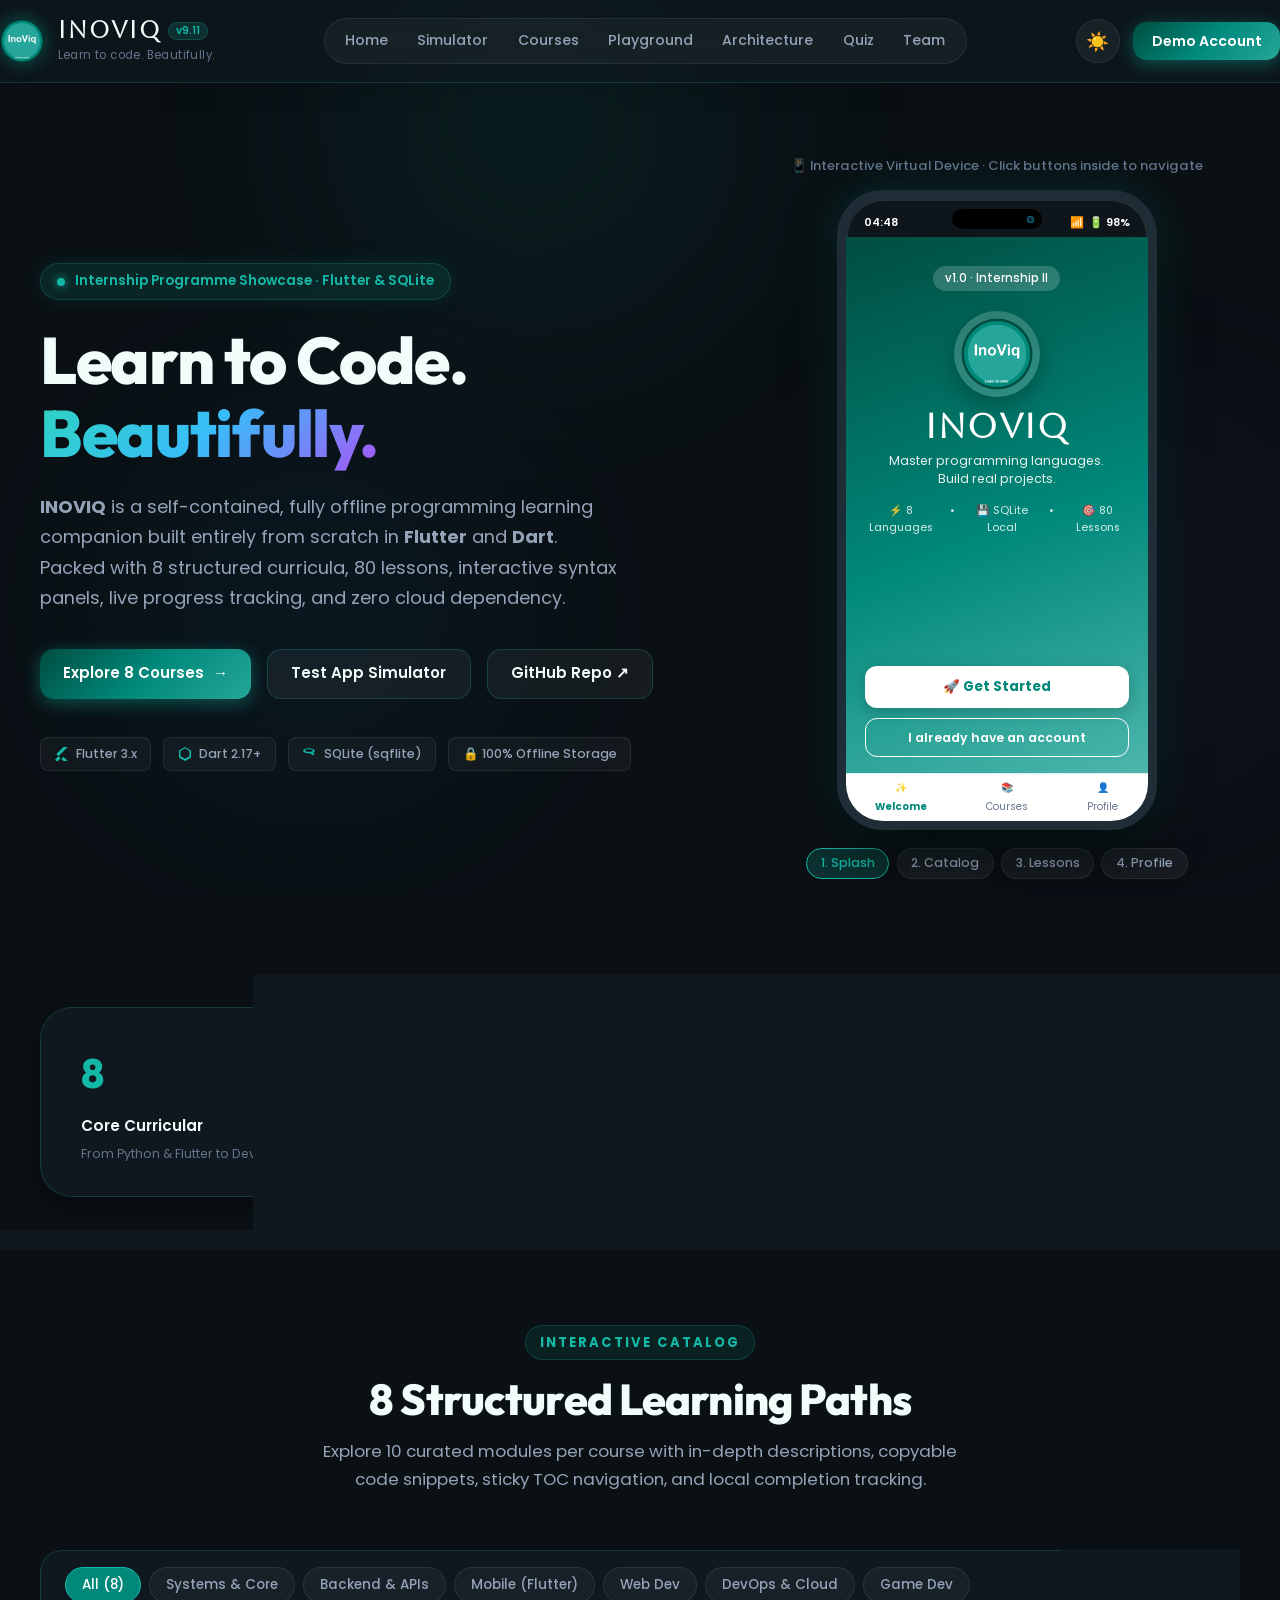
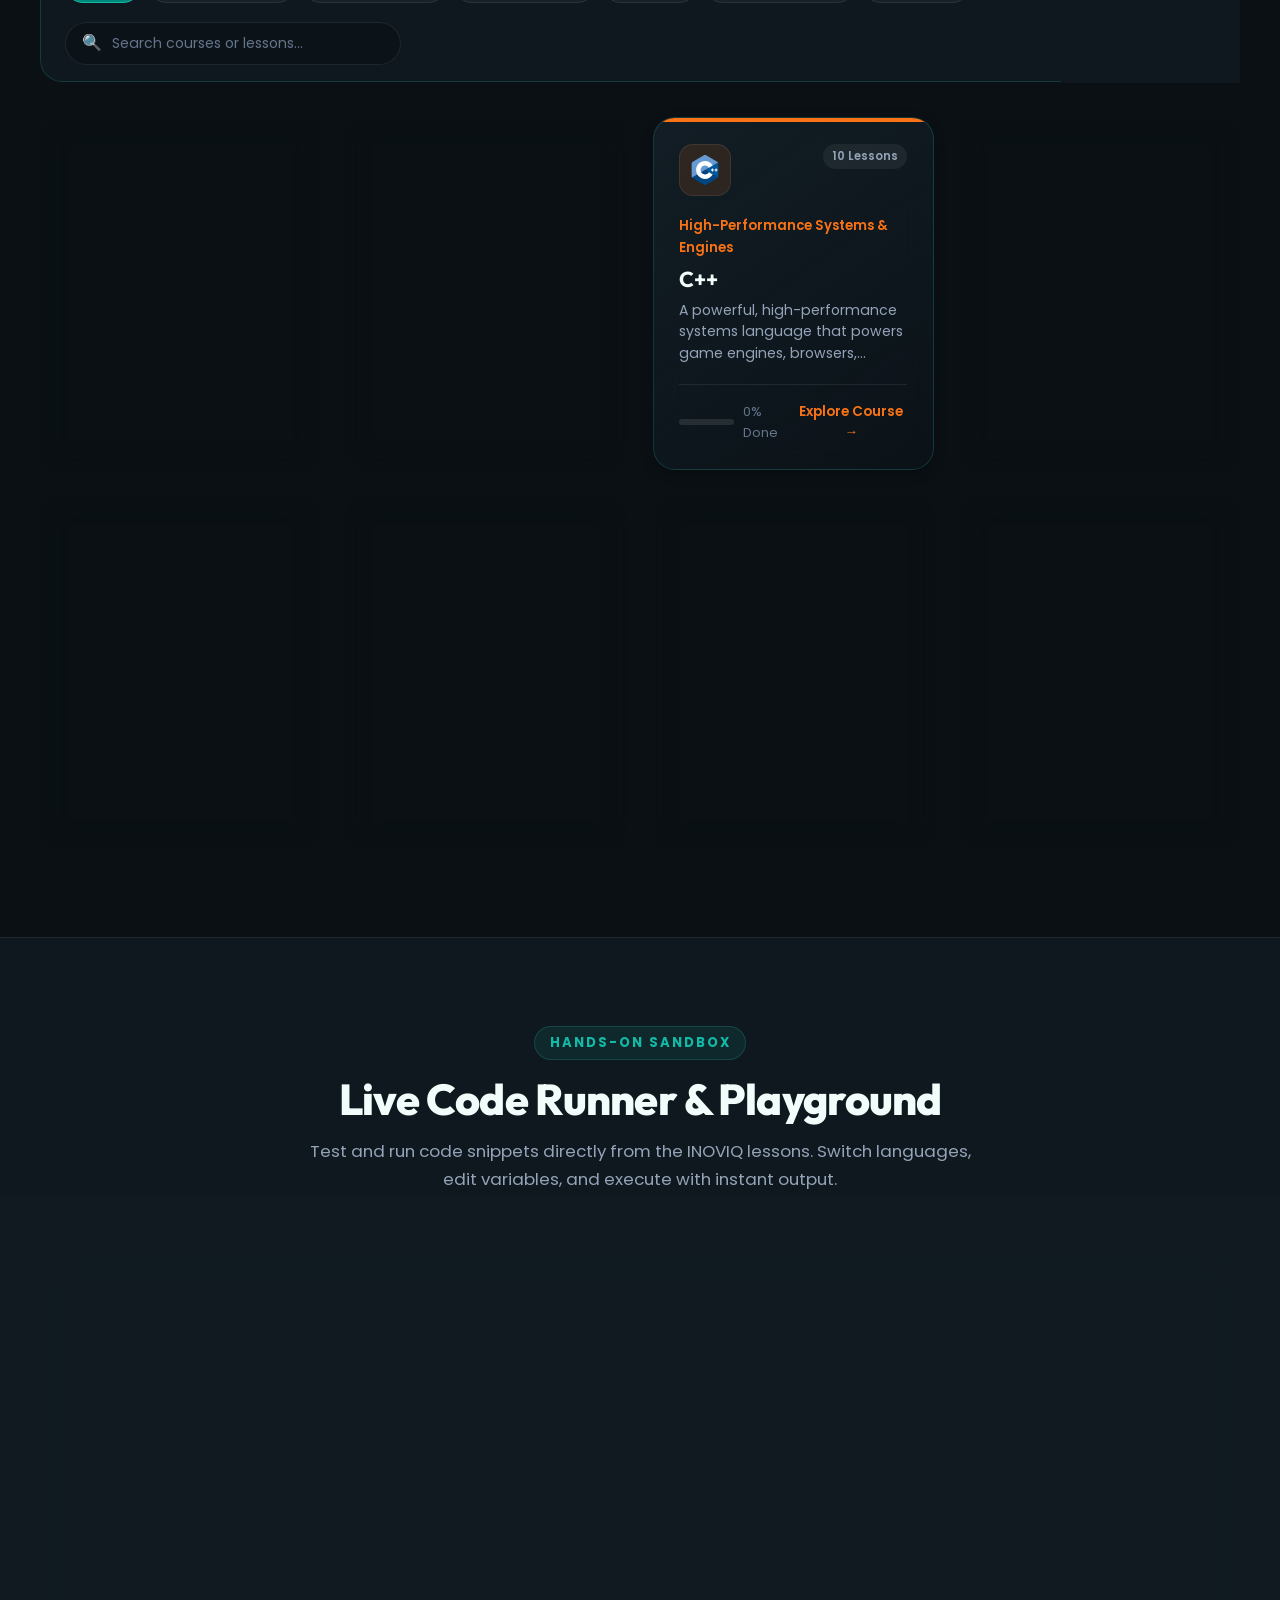
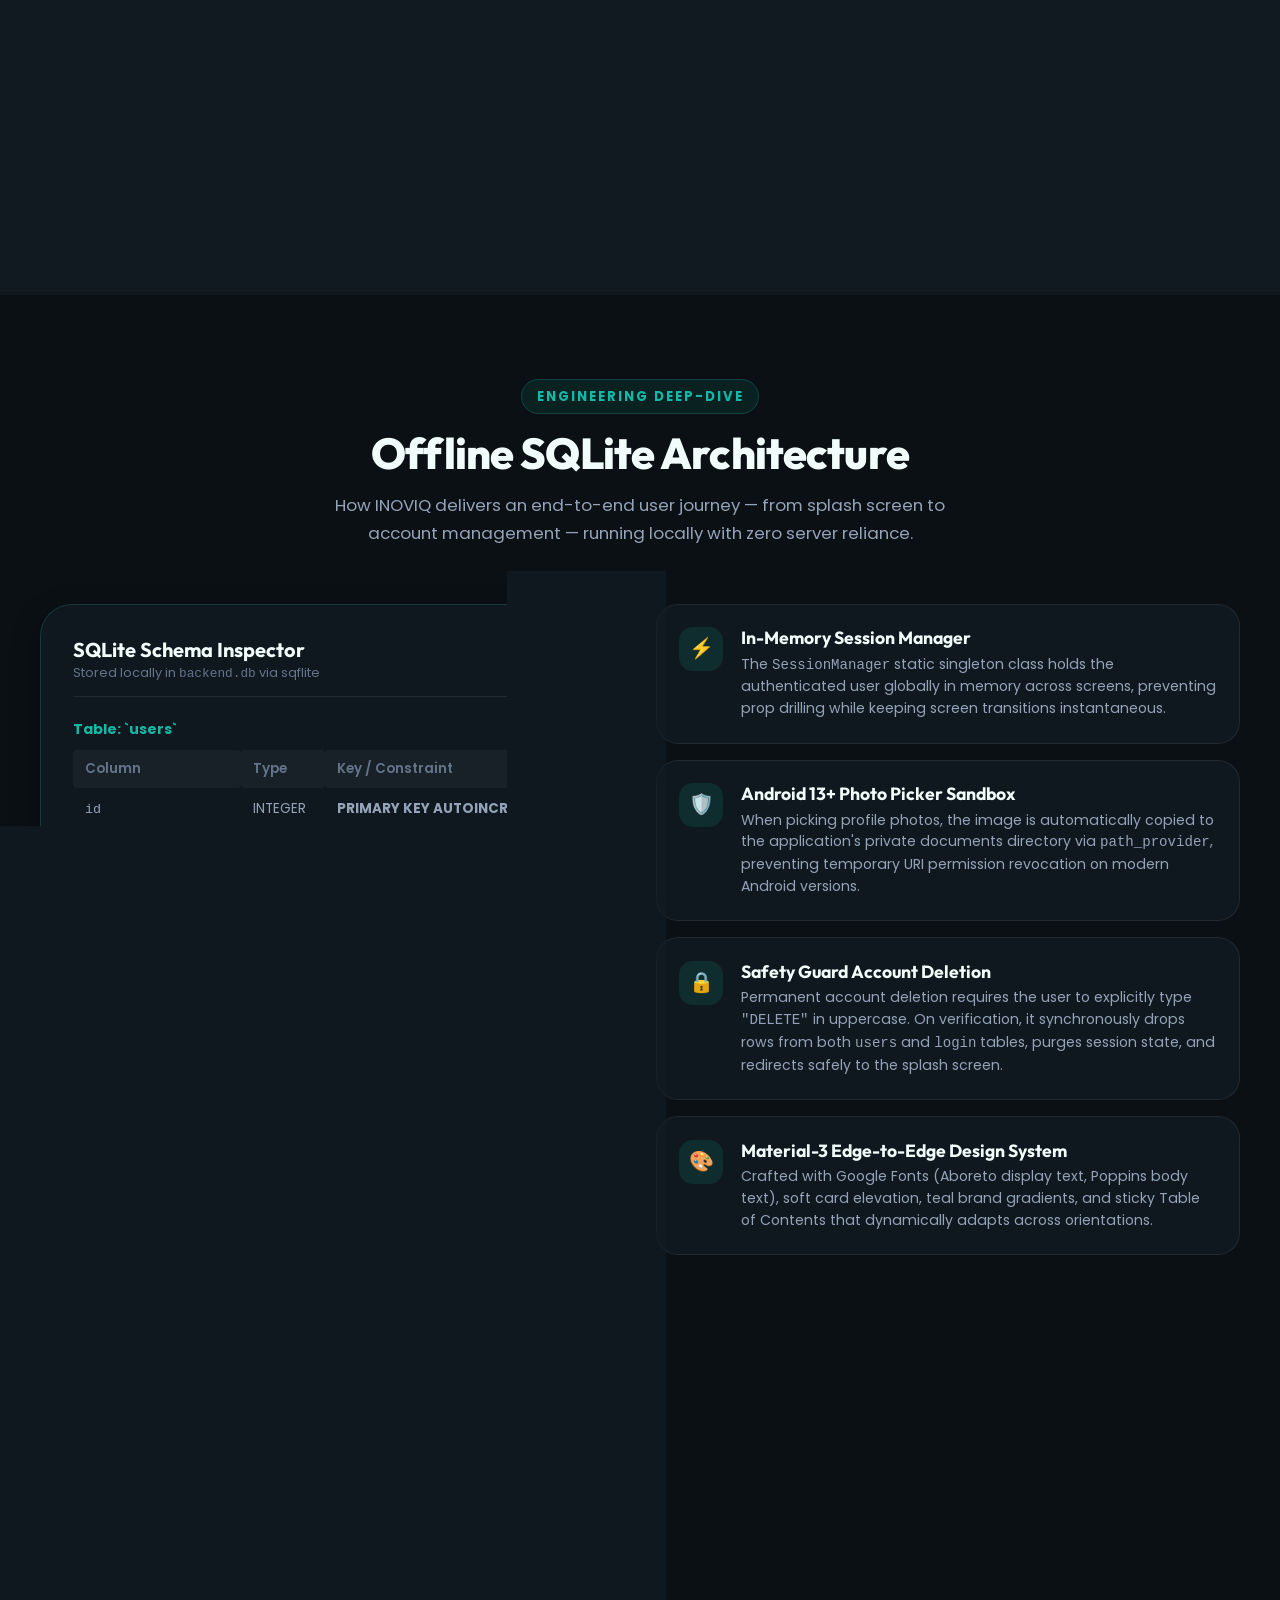
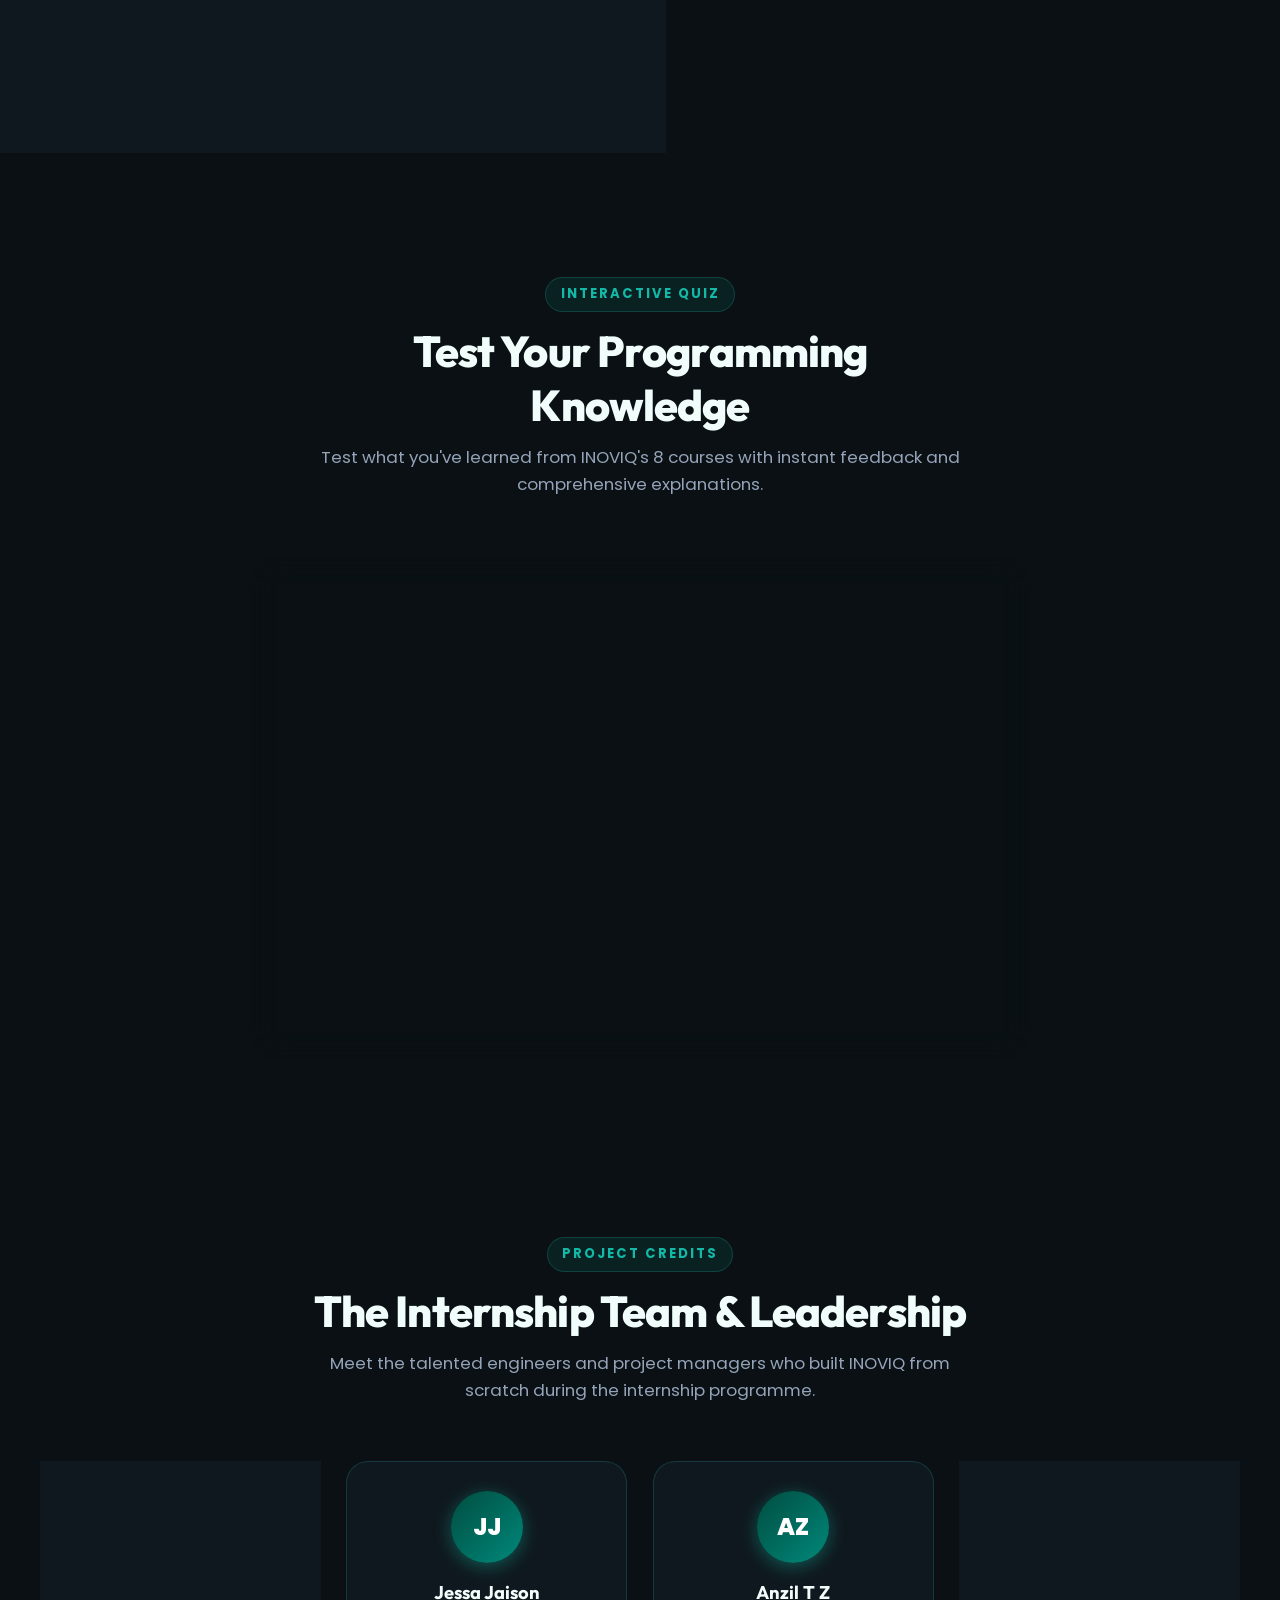
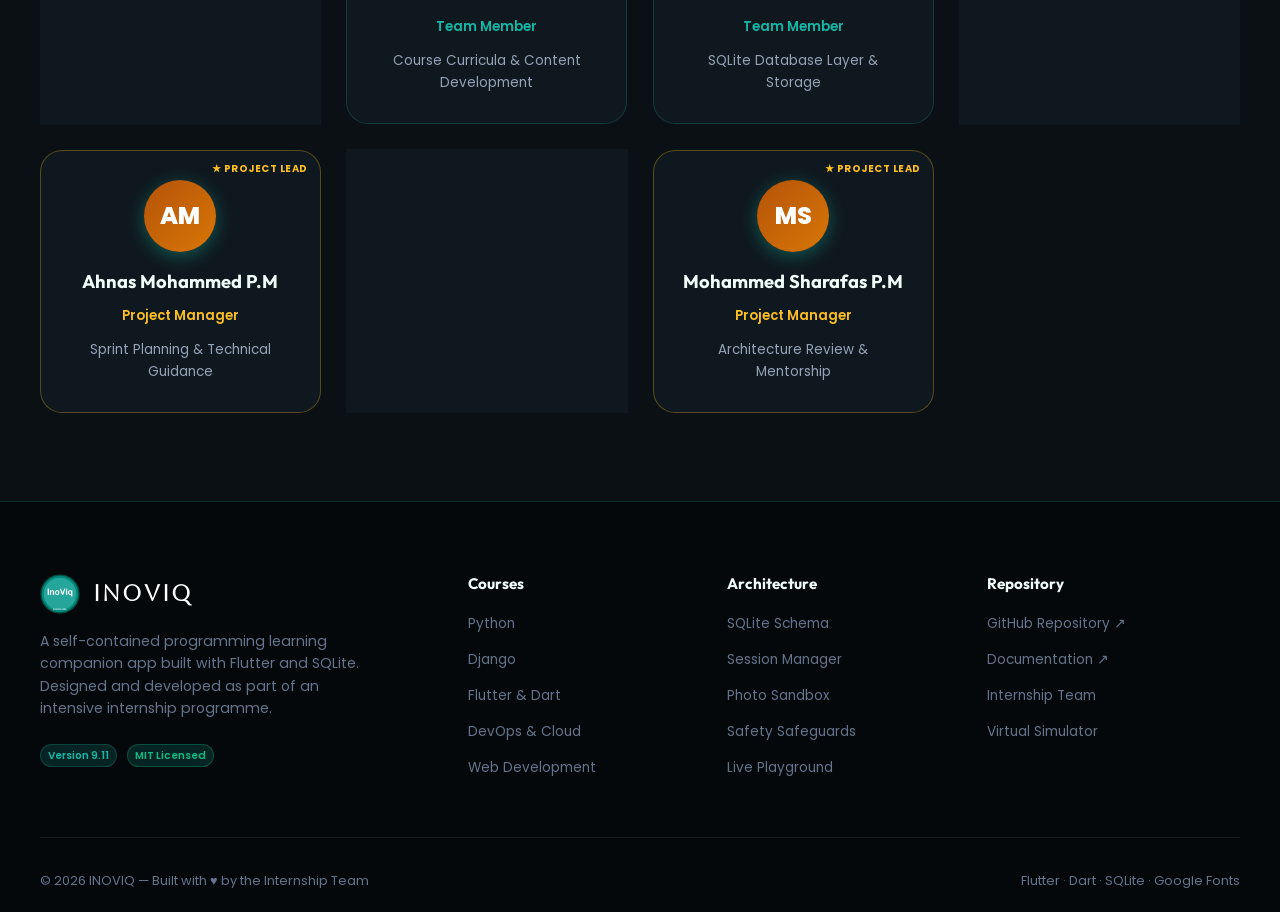
==== website/index.html @ 3737de2f "Add all project files" ====
<!DOCTYPE html>
<html lang="en" data-theme="dark">

<head>
  <meta charset="UTF-8" />
  <meta name="viewport" content="width=device-width, initial-scale=1.0" />
  <title>INOVIQ — Programming Learning App | Official Project Platform</title>
  <meta name="description"
    content="INOVIQ is a fully offline, self-contained Flutter & SQLite programming companion app. Learn Python, Django, C++, Java, Flutter, Web Dev, Game Dev, and DevOps with structured lessons and live simulators." />
  <meta name="keywords"
    content="INOVIQ, Flutter, Dart, SQLite, Programming App, Learn to Code, Python, Django, DevOps, C++, Java, Internship" />

  <!-- OpenGraph / Social Metadata -->
  <meta property="og:title" content="INOVIQ — Learn to Code. Beautifully." />
  <meta property="og:description"
    content="Explore 8 comprehensive programming curricula, test code in live sandboxes, and inspect the SQLite offline architecture." />
  <meta property="og:type" content="website" />
  <meta property="og:image" content="assets/images/company_logo.png" />
  <meta name="theme-color" content="#00897b" />

  <!-- Favicon -->
  <link rel="icon" type="image/png" href="assets/icons/app_icon.png" />

  <!-- Google Fonts: Aboreto, Poppins, Outfit, JetBrains Mono -->
  <link rel="preconnect" href="https://fonts.googleapis.com" />
  <link rel="preconnect" href="https://fonts.gstatic.com" crossorigin />
  <link
    href="https://fonts.googleapis.com/css2?family=Aboreto&family=JetBrains+Mono:wght@400;500;600;700&family=Outfit:wght@500;600;700;800;900&family=Poppins:ital,wght@0,300;0,400;0,500;0,600;0,700;1,400&display=swap"
    rel="stylesheet" />

  <!-- Stylesheet -->
  <link rel="stylesheet" href="styles.css" />
</head>

<body>
  <!-- Ambient Glow Effects -->
  <div class="ambient-bg" aria-hidden="true">
    <div class="ambient-orb ambient-orb-1"></div>
    <div class="ambient-orb ambient-orb-2"></div>
    <div class="ambient-orb ambient-orb-3"></div>
  </div>

  <!-- ==========================================================================
       Header & Navigation
       ========================================================================== -->
  <header class="site-header">
    <div class="container nav-inner">
      <a href="#hero" class="brand-logo-link" id="nav-brand-logo">
        <img src="assets/images/company_logo.png" alt="InoViq Brand Logo" class="brand-logo-img" />
        <div class="brand-titles">
          <div class="brand-name">
            <span class="brand-text">InoViq</span>
            <span class="brand-badge">v9.11</span>
          </div>
          <span class="brand-subtitle">Learn to code. Beautifully.</span>
        </div>
      </a>

      <!-- Desktop Navigation Links -->
      <ul class="nav-links" id="desktop-nav-links">
        <li><a href="#hero" class="nav-link">Home</a></li>
        <li><a href="#simulator" class="nav-link">Simulator</a></li>
        <li><a href="#courses" class="nav-link">Courses</a></li>
        <li><a href="#playground" class="nav-link">Playground</a></li>
        <li><a href="#architecture" class="nav-link">Architecture</a></li>
        <li><a href="#quiz" class="nav-link">Quiz</a></li>
        <li><a href="#team" class="nav-link">Team</a></li>
      </ul>

      <!-- Action Items & Theme Toggle -->
      <div class="nav-actions">
        <button id="theme-toggle-btn" class="theme-toggle-btn" title="Toggle Obsidian Dark / Crisp Teal Light"
          aria-label="Toggle Theme">
          <span id="theme-icon">☀️</span>
        </button>
        <button class="btn-primary open-auth-modal-btn" id="nav-cta-btn" title="Create or test a demo user account">
          <span class="btn-text-full">Demo Account</span>
          <span class="btn-text-short">Demo</span>
        </button>
        <button id="mobile-menu-toggle" class="mobile-menu-btn" aria-label="Toggle mobile menu">
          ☰
        </button>
      </div>
    </div>
  </header>

  <!-- ==========================================================================
       Hero Section
       ========================================================================== -->
  <main>
    <section class="hero-section" id="hero">
      <div class="container hero-grid">
        <!-- Hero Text & CTA -->
        <div class="hero-content">
          <div class="hero-pill">
            <span class="hero-pill-pulse"></span>
            <span>Internship Programme Showcase · Flutter & SQLite</span>
          </div>

          <h1 class="hero-title">
            Learn to Code.<br />
            <span class="gradient-text">Beautifully.</span>
          </h1>

          <p class="hero-desc">
            <strong>INOVIQ</strong> is a self-contained, fully offline programming learning companion built entirely
            from scratch in <strong>Flutter</strong> and <strong>Dart</strong>. Packed with 8 structured curricula, 80
            lessons, interactive syntax panels, live progress tracking, and zero cloud dependency.
          </p>

          <div class="hero-cta-group">
            <a href="#courses" class="btn-primary" id="hero-explore-btn">
              <span>Explore 8 Courses</span>
              <span>→</span>
            </a>
            <a href="#simulator" class="btn-secondary" id="hero-simulator-btn">
              <span>Test App Simulator</span>
            </a>
            <a href="https://github.com/kashiashwin/flutter_internship_programming_learning_app" target="_blank"
              rel="noopener noreferrer" class="btn-secondary" id="hero-github-btn">
              <span>GitHub Repo ↗</span>
            </a>
          </div>

          <div class="hero-badges-row">
            <span class="tech-badge">
              <svg width="14" height="14" viewBox="0 0 24 24" fill="currentColor">
                <path
                  d="M14.314 0L2.3 12 6 15.7 21.684 0h-7.37zM6.028 15.686L0 21.714 3.686 25.4l6.028-6.028-3.686-3.686zm4.886 4.886L14.6 24.257h7.4l-7.371-7.371-3.715 3.686z" />
              </svg>
              Flutter 3.x
            </span>
            <span class="tech-badge">
              <svg width="14" height="14" viewBox="0 0 24 24" fill="currentColor">
                <path
                  d="M12 0L1.605 6.002v11.996L12 24l10.395-6.002V6.002L12 0zm0 2.308l7.732 4.464v8.928L12 20.164l-7.732-4.464V6.772L12 2.308z" />
              </svg>
              Dart 2.17+
            </span>
            <span class="tech-badge">
              <svg width="14" height="14" viewBox="0 0 24 24" fill="currentColor">
                <path
                  d="M12 2C6.48 2 2 4.02 2 6.5s4.48 4.5 10 4.5 10-2.02 10-4.5S17.52 2 12 2zm0 6.5c-3.87 0-7-1.34-7-2.5s3.13-2.5 7-2.5 7 1.34 7 2.5-3.13 2.5-7 2.5zm10 2.5c0 1.25-1.57 2.37-4.06 3.06-.82-1.39-2.31-2.43-4.08-2.82 2.87-.25 5.14-.99 5.14-1.74v1.5z" />
              </svg>
              SQLite (sqflite)
            </span>
            <span class="tech-badge">
              <span>🔒 100% Offline Storage</span>
            </span>
          </div>
        </div>

        <!-- Phone Mockup App Simulator -->
        <div class="hero-mockup-wrapper" id="simulator">
          <div class="mockup-controls-hint">
            <span>📱 Interactive Virtual Device · Click buttons inside to navigate</span>
          </div>

          <!-- Realistic Titanium Smartphone Frame -->
          <div class="phone-mockup-frame" id="phone-frame">
            <!-- Dynamic Island / Speaker Pill -->
            <div class="phone-island">
              <div class="island-camera"></div>
            </div>

            <!-- Virtual Status Bar -->
            <div class="phone-status-bar">
              <span id="phone-clock">09:41</span>
              <div class="phone-status-icons">
                <span>📶</span>
                <span>🔋 98%</span>
              </div>
            </div>

            <!-- Virtual Screen Viewport -->
            <div class="phone-screen-container">
              <!-- Virtual Screen 1: Welcome -->
              <div class="virtual-screen vscreen-welcome active" id="vscreen-welcome">
                <div>
                  <div class="v-welcome-pill">v1.0 · Internship II</div>
                  <div class="v-welcome-logo-circle">
                    <img src="assets/images/company_logo.png" alt="InoViq logo in simulator" />
                  </div>
                  <h2 class="v-welcome-title">InoViq</h2>
                  <p class="v-welcome-subtitle">Master programming languages.<br />Build real projects.</p>
                  <div class="v-welcome-features">
                    <span>⚡ 8 Languages</span>
                    <span>•</span>
                    <span>💾 SQLite Local</span>
                    <span>•</span>
                    <span>🎯 80 Lessons</span>
                  </div>
                </div>

                <div class="v-welcome-btn-group">
                  <button class="v-btn-start" id="phone-btn-get-started">
                    🚀 Get Started
                  </button>
                  <button class="v-btn-outline" id="phone-btn-have-account">
                    I already have an account
                  </button>
                </div>
              </div>

              <!-- Virtual Screen 2: Home Catalog -->
              <div class="virtual-screen vscreen-home" id="vscreen-home">
                <div class="v-home-header">
                  <div class="v-home-topbar">
                    <span class="v-home-title">InoViq</span>
                    <span style="font-size: 1.1rem; cursor: pointer;" onclick="switchPhoneScreen('profile')">👤</span>
                  </div>
                  <div class="v-home-search-bar">
                    <span>🔍</span>
                    <span>Search courses...</span>
                  </div>
                </div>
                <div class="v-home-greeting">Good evening, Learner! 👋</div>
                <div class="v-home-section-title">Programming Courses</div>
                <div class="v-home-grid" id="phone-courses-container">
                  <!-- Injected via app.js -->
                </div>
              </div>

              <!-- Virtual Screen 3: Course Detail -->
              <div class="virtual-screen vscreen-detail" id="vscreen-detail">
                <div class="v-detail-hero" id="phone-detail-hero">
                  <div class="v-detail-back" id="phone-detail-back">← Back to Courses</div>
                  <div class="v-detail-title" id="phone-detail-title">Python</div>
                  <div class="v-detail-progress-box">
                    <span id="phone-detail-progress-val">10% Complete</span>
                    <div
                      style="width: 70px; height: 5px; background: rgba(255,255,255,0.3); border-radius: 3px; overflow:hidden;">
                      <div id="phone-detail-progress-fill" style="width: 10%; height: 100%; background: #ffffff;"></div>
                    </div>
                  </div>
                </div>
                <div class="v-detail-content" id="phone-detail-content">
                  <!-- Injected via app.js -->
                </div>
              </div>

              <!-- Virtual Screen 4: Profile & Settings -->
              <div class="virtual-screen vscreen-profile" id="vscreen-profile">
                <div class="v-profile-avatar-box">
                  <div class="v-avatar-img">AT</div>
                  <h3 id="v-phone-username" style="font-size: 1.05rem; font-weight: 700;">Ashwin T S</h3>
                  <p id="v-phone-email" style="font-size: 0.72rem; color: #64748b;">ashwin@inoviq.com</p>
                </div>
                <div class="v-profile-info-card">
                  <div class="v-info-row">
                    <span style="color:#64748b;">User ID:</span>
                    <strong>#10492</strong>
                  </div>
                  <div class="v-info-row">
                    <span style="color:#64748b;">Gender:</span>
                    <strong id="v-phone-gender">Male</strong>
                  </div>
                  <div class="v-info-row">
                    <span style="color:#64748b;">Storage:</span>
                    <strong>SQLite (sqflite)</strong>
                  </div>
                  <div class="v-info-row">
                    <span style="color:#64748b;">Role:</span>
                    <strong style="color:#00897b;">Intern Team Member</strong>
                  </div>
                </div>
                <div style="margin-top: 1rem; text-align: center;">
                  <button class="v-btn-start" style="width: 100%;" onclick="switchPhoneScreen('home')">
                    ← Return to Courses
                  </button>
                </div>
              </div>
            </div>

            <!-- Virtual Phone Bottom Navigation Bar -->
            <div class="phone-bottom-nav">
              <div class="phone-nav-tab active" data-screen="welcome">
                <span>✨</span>
                <span>Welcome</span>
              </div>
              <div class="phone-nav-tab" data-screen="home">
                <span>📚</span>
                <span>Courses</span>
              </div>
              <div class="phone-nav-tab" data-screen="profile">
                <span>👤</span>
                <span>Profile</span>
              </div>
            </div>
          </div>

          <!-- Screen Selector Pills under Phone -->
          <div class="mockup-screen-selector">
            <button class="screen-pill-btn active" data-screen="welcome">1. Splash</button>
            <button class="screen-pill-btn" data-screen="home">2. Catalog</button>
            <button class="screen-pill-btn" data-screen="detail">3. Lessons</button>
            <button class="screen-pill-btn" data-screen="profile">4. Profile</button>
          </div>
        </div>
      </div>
    </section>

    <!-- ==========================================================================
         Key Metrics & Highlights
         ========================================================================== -->
    <section class="stats-section">
      <div class="container">
        <div class="stats-card-wrap">
          <div class="stat-item">
            <span class="stat-number">8</span>
            <span class="stat-label">Core Curricular</span>
            <span class="stat-sub">From Python & Flutter to DevOps</span>
          </div>
          <div class="stat-item">
            <span class="stat-number">80</span>
            <span class="stat-label">Structured Lessons</span>
            <span class="stat-sub">Code blocks, tips & progress checks</span>
          </div>
          <div class="stat-item">
            <span class="stat-number">100%</span>
            <span class="stat-label">Offline First</span>
            <span class="stat-sub">SQLite backend.db on single device</span>
          </div>
          <div class="stat-item">
            <span class="stat-number">0</span>
            <span class="stat-label">Server Dependencies</span>
            <span class="stat-sub">Privacy guaranteed, zero latency</span>
          </div>
        </div>
      </div>
    </section>

    <!-- ==========================================================================
         Course Catalogue Section
         ========================================================================== -->
    <section class="section-wrapper" id="courses">
      <div class="container">
        <div class="section-head">
          <span class="section-tag">Interactive Catalog</span>
          <h2 class="section-title">8 Structured Learning Paths</h2>
          <p class="section-desc">
            Explore 10 curated modules per course with in-depth descriptions, copyable code snippets, sticky TOC
            navigation, and local completion tracking.
          </p>
        </div>

        <!-- Filter & Search Toolbar -->
        <div class="catalog-toolbar">
          <div class="filter-chips">
            <button class="filter-chip active" data-category="all">All (8)</button>
            <button class="filter-chip" data-category="systems">Systems & Core</button>
            <button class="filter-chip" data-category="backend">Backend & APIs</button>
            <button class="filter-chip" data-category="mobile">Mobile (Flutter)</button>
            <button class="filter-chip" data-category="web">Web Dev</button>
            <button class="filter-chip" data-category="cloud">DevOps & Cloud</button>
            <button class="filter-chip" data-category="game">Game Dev</button>
          </div>

          <div class="search-box-wrap">
            <span>🔍</span>
            <input type="text" id="course-search-input" placeholder="Search courses or lessons..."
              aria-label="Search courses" />
          </div>
        </div>

        <!-- Courses Dynamic Grid -->
        <div class="courses-grid" id="courses-grid">
          <!-- Injected via app.js -->
        </div>
      </div>
    </section>

    <!-- ==========================================================================
         Interactive Live Code Playground
         ========================================================================== -->
    <section class="section-wrapper playground-section" id="playground">
      <div class="container">
        <div class="section-head">
          <span class="section-tag">Hands-on Sandbox</span>
          <h2 class="section-title">Live Code Runner & Playground</h2>
          <p class="section-desc">
            Test and run code snippets directly from the INOVIQ lessons. Switch languages, edit variables, and execute
            with instant output.
          </p>
        </div>

        <div class="playground-container">
          <!-- Left: Code Editor Pane -->
          <div class="playground-editor-pane">
            <div class="playground-lang-tabs">
              <button class="lang-tab-btn active" data-lang="python">Python</button>
              <button class="lang-tab-btn" data-lang="javascript">JavaScript</button>
              <button class="lang-tab-btn" data-lang="dart">Dart / Flutter</button>
              <button class="lang-tab-btn" data-lang="cpp">C++</button>
              <button class="lang-tab-btn" data-lang="java">Java</button>
            </div>

            <div class="code-editor-wrapper">
              <div class="editor-toolbar">
                <span id="playground-editor-lang">PYTHON 3.x</span>
                <div class="code-actions-group">
                  <button class="btn-code-action" id="playground-copy-btn">Copy</button>
                  <button class="btn-code-action" id="playground-reset-btn">Reset</button>
                </div>
              </div>
              <textarea class="code-textarea" id="playground-code-editor" spellcheck="false"
                aria-label="Code editor"></textarea>
            </div>

            <div class="playground-actions-bar">
              <span style="font-size: 0.8rem; color: var(--text-muted);">
                ⚡ Client-side sandboxed execution
              </span>
              <button class="btn-primary" id="playground-run-btn">
                <span>▶ Run Code</span>
              </button>
            </div>
          </div>

          <!-- Right: Terminal Output Console -->
          <div class="playground-terminal-pane">
            <div class="terminal-box">
              <div class="terminal-header">
                <span>OUTPUT TERMINAL / STDOUT</span>
                <span>Exec Time: <strong id="terminal-exec-time" style="color:var(--teal-accent)">0 ms</strong></span>
              </div>
              <div class="terminal-stdout" id="terminal-stdout">
                <span class="system-msg">Press "Run Code" to execute the snippet in the sandbox...</span>
              </div>
            </div>

            <div style="font-size: 0.82rem; color: var(--text-muted); display:flex; justify-content:space-between;">
              <span>Tip: You can edit the text area on the left directly.</span>
              <span style="color: var(--teal-accent);">Status: Sandbox Ready</span>
            </div>
          </div>
        </div>
      </div>
    </section>

    <!-- ==========================================================================
         App Architecture & SQLite Database Inspector
         ========================================================================== -->
    <section class="section-wrapper" id="architecture">
      <div class="container">
        <div class="section-head">
          <span class="section-tag">Engineering Deep-Dive</span>
          <h2 class="section-title">Offline SQLite Architecture</h2>
          <p class="section-desc">
            How INOVIQ delivers an end-to-end user journey — from splash screen to account management — running locally
            with zero server reliance.
          </p>
        </div>

        <div class="arch-grid">
          <!-- SQLite Schema & Live Query Simulator -->
          <div class="db-schema-card">
            <div class="table-schema-header">
              <div>
                <h3 style="font-size: 1.25rem;">SQLite Schema Inspector</h3>
                <p style="font-size: 0.8rem; color: var(--text-muted);">Stored locally in <code>backend.db</code> via
                  sqflite</p>
              </div>
              <span class="brand-badge">2 Tables</span>
            </div>

            <!-- Users Table Schema -->
            <div>
              <strong style="font-size: 0.88rem; color: var(--teal-accent);">Table: `users`</strong>
              <table class="schema-table-view">
                <thead>
                  <tr>
                    <th>Column</th>
                    <th>Type</th>
                    <th>Key / Constraint</th>
                  </tr>
                </thead>
                <tbody>
                  <tr>
                    <td><code>id</code></td>
                    <td>INTEGER</td>
                    <td class="col-pk">PRIMARY KEY AUTOINCREMENT</td>
                  </tr>
                  <tr>
                    <td><code>username</code></td>
                    <td>TEXT</td>
                    <td>NOT NULL</td>
                  </tr>
                  <tr>
                    <td><code>email</code></td>
                    <td>TEXT</td>
                    <td>UNIQUE, VALIDATED</td>
                  </tr>
                  <tr>
                    <td><code>gender</code></td>
                    <td>TEXT</td>
                    <td>'Male' | 'Female' | 'Other'</td>
                  </tr>
                  <tr>
                    <td><code>password</code></td>
                    <td>TEXT</td>
                    <td>MIN 6 CHARS</td>
                  </tr>
                  <tr>
                    <td><code>confirm_password</code></td>
                    <td>TEXT</td>
                    <td>VALIDATED MATCH</td>
                  </tr>
                  <tr>
                    <td><code>profile_photo</code></td>
                    <td>TEXT</td>
                    <td>LOCAL DOCS PATH</td>
                  </tr>
                </tbody>
              </table>
            </div>

            <!-- Login Table Schema -->
            <div style="margin-top: 0.5rem;">
              <strong style="font-size: 0.88rem; color: var(--teal-accent);">Table: `login`</strong>
              <table class="schema-table-view">
                <thead>
                  <tr>
                    <th>Column</th>
                    <th>Type</th>
                    <th>Key / Constraint</th>
                  </tr>
                </thead>
                <tbody>
                  <tr>
                    <td><code>id</code></td>
                    <td>INTEGER</td>
                    <td class="col-pk">PRIMARY KEY AUTOINCREMENT</td>
                  </tr>
                  <tr>
                    <td><code>email</code></td>
                    <td>TEXT</td>
                    <td>FOREIGN KEY REF</td>
                  </tr>
                  <tr>
                    <td><code>password</code></td>
                    <td>TEXT</td>
                    <td>MATCHED AUTH HASH</td>
                  </tr>
                </tbody>
              </table>
            </div>

            <!-- Interactive SQL Simulator -->
            <div class="sql-query-console">
              <div style="display:flex; justify-content:space-between; align-items:center;">
                <span style="font-size:0.75rem; color:var(--text-muted);">QUERY SIMULATOR:</span>
                <code id="current-sql-display"
                  style="font-size:0.75rem; color:var(--teal-accent);">SELECT * FROM users;</code>
              </div>
              <div class="query-preset-chips">
                <button class="query-chip" data-sql="SELECT * FROM users;">SELECT * FROM users;</button>
                <button class="query-chip" data-sql="SELECT email FROM login;">SELECT email FROM login;</button>
                <button class="query-chip"
                  data-sql="INSERT INTO users (username, email, gender) VALUES ('test_learner', 'learner@inoviq.com', 'Other');">INSERT
                  new learner</button>
                <button class="query-chip" data-sql="DELETE FROM users WHERE email='guest@inoviq.com';">DELETE
                  (Safeguard)</button>
              </div>
              <div class="query-result-box" id="sql-query-result">
                <!-- Injected via app.js -->
              </div>
            </div>
          </div>

          <!-- Architectural Pillars List -->
          <div class="arch-features-list">
            <div class="arch-feat-item">
              <div class="arch-feat-icon">⚡</div>
              <div class="arch-feat-content">
                <h4>In-Memory Session Manager</h4>
                <p>The <code>SessionManager</code> static singleton class holds the authenticated user globally in
                  memory across screens, preventing prop drilling while keeping screen transitions instantaneous.</p>
              </div>
            </div>

            <div class="arch-feat-item">
              <div class="arch-feat-icon">🛡️</div>
              <div class="arch-feat-content">
                <h4>Android 13+ Photo Picker Sandbox</h4>
                <p>When picking profile photos, the image is automatically copied to the application's private documents
                  directory via <code>path_provider</code>, preventing temporary URI permission revocation on modern
                  Android versions.</p>
              </div>
            </div>

            <div class="arch-feat-item">
              <div class="arch-feat-icon">🔒</div>
              <div class="arch-feat-content">
                <h4>Safety Guard Account Deletion</h4>
                <p>Permanent account deletion requires the user to explicitly type <code>"DELETE"</code> in uppercase.
                  On verification, it synchronously drops rows from both <code>users</code> and <code>login</code>
                  tables, purges session state, and redirects safely to the splash screen.</p>
              </div>
            </div>

            <div class="arch-feat-item">
              <div class="arch-feat-icon">🎨</div>
              <div class="arch-feat-content">
                <h4>Material-3 Edge-to-Edge Design System</h4>
                <p>Crafted with Google Fonts (Aboreto display text, Poppins body text), soft card elevation, teal brand
                  gradients, and sticky Table of Contents that dynamically adapts across orientations.</p>
              </div>
            </div>
          </div>
        </div>
      </div>
    </section>

    <!-- ==========================================================================
         Knowledge Check / Quiz Section
         ========================================================================== -->
    <section class="section-wrapper" id="quiz">
      <div class="container">
        <div class="section-head">
          <span class="section-tag">Interactive Quiz</span>
          <h2 class="section-title">Test Your Programming Knowledge</h2>
          <p class="section-desc">
            Test what you've learned from INOVIQ's 8 courses with instant feedback and comprehensive explanations.
          </p>
        </div>

        <div class="quiz-widget-card">
          <div class="quiz-top-bar">
            <span class="quiz-topic-tag" id="quiz-topic">Flutter Question</span>
            <div style="display:flex; align-items:center; gap:0.8rem;">
              <span style="font-size:0.82rem; color:var(--text-muted);" id="quiz-question-counter">Question 1 of
                5</span>
              <span class="quiz-score-pill">Score: <strong id="quiz-score-val"
                  style="color:var(--teal-accent)">0/5</strong></span>
            </div>
          </div>

          <h3 class="quiz-question-text" id="quiz-question">
            Loading question...
          </h3>

          <div class="quiz-options-list" id="quiz-options">
            <!-- Options dynamically rendered via app.js -->
          </div>

          <div class="quiz-explanation-box" id="quiz-explanation">
            <!-- Explanation rendered via app.js -->
          </div>

          <div class="quiz-footer-bar">
            <button class="btn-primary" id="quiz-next-btn" style="display: none;">
              <span>Next Question →</span>
            </button>
          </div>
        </div>
      </div>
    </section>

    <!-- ==========================================================================
         Internship Team & Leadership Section
         ========================================================================== -->
    <section class="section-wrapper" id="team">
      <div class="container">
        <div class="section-head">
          <span class="section-tag">Project Credits</span>
          <h2 class="section-title">The Internship Team & Leadership</h2>
          <p class="section-desc">
            Meet the talented engineers and project managers who built INOVIQ from scratch during the internship
            programme.
          </p>
        </div>

        <div class="team-grid">
          <!-- Ashwin T S -->
          <div class="team-card">
            <div class="team-avatar-wrap">AT</div>
            <h3 class="team-name">Ashwin T S</h3>
            <span class="team-role">Team Member</span>
            <p class="team-highlight">Frontend UI, Architecture & Integration</p>
          </div>

          <!-- Jessa Jaison -->
          <div class="team-card">
            <div class="team-avatar-wrap">JJ</div>
            <h3 class="team-name">Jessa Jaison</h3>
            <span class="team-role">Team Member</span>
            <p class="team-highlight">Course Curricula & Content Development</p>
          </div>

          <!-- Anzil T Z -->
          <div class="team-card">
            <div class="team-avatar-wrap">AZ</div>
            <h3 class="team-name">Anzil T Z</h3>
            <span class="team-role">Team Member</span>
            <p class="team-highlight">SQLite Database Layer & Storage</p>
          </div>

          <!-- Abishek P Prasad -->
          <div class="team-card">
            <div class="team-avatar-wrap">AP</div>
            <h3 class="team-name">Abishek P Prasad</h3>
            <span class="team-role">Team Member</span>
            <p class="team-highlight">Authentication & Form Validation Logic</p>
          </div>

          <!-- Ahnas Mohammed P.M -->
          <div class="team-card manager-card">
            <div class="team-avatar-wrap" style="background: linear-gradient(135deg, #b45309 0%, #d97706 100%);">AM
            </div>
            <h3 class="team-name">Ahnas Mohammed P.M</h3>
            <span class="team-role" style="color: #fbbf24;">Project Manager</span>
            <p class="team-highlight">Sprint Planning & Technical Guidance</p>
          </div>

          <!-- Fathahiya Shirin P.M -->
          <div class="team-card manager-card">
            <div class="team-avatar-wrap" style="background: linear-gradient(135deg, #b45309 0%, #d97706 100%);">FS
            </div>
            <h3 class="team-name">Fathahiya Shirin P.M</h3>
            <span class="team-role" style="color: #fbbf24;">Project Manager</span>
            <p class="team-highlight">Quality Assurance & Project Delivery</p>
          </div>

          <!-- Mohammed Sharafas P.M -->
          <div class="team-card manager-card">
            <div class="team-avatar-wrap" style="background: linear-gradient(135deg, #b45309 0%, #d97706 100%);">MS
            </div>
            <h3 class="team-name">Mohammed Sharafas P.M</h3>
            <span class="team-role" style="color: #fbbf24;">Project Manager</span>
            <p class="team-highlight">Architecture Review & Mentorship</p>
          </div>
        </div>
      </div>
    </section>
  </main>

  <!-- ==========================================================================
       Footer
       ========================================================================== -->
  <footer class="site-footer">
    <div class="container">
      <div class="footer-top">
        <div class="footer-brand-col">
          <div style="display: flex; align-items: center; gap: 0.8rem;">
            <img src="assets/images/company_logo.png" alt="InoViq logo"
              style="width: 40px; height: 40px; border-radius: 50%;" />
            <span class="brand-text" style="font-size: 1.4rem; font-weight: 800; color: #ffffff;">InoViq</span>
          </div>
          <p class="footer-desc">
            A self-contained programming learning companion app built with Flutter and SQLite. Designed and developed as
            part of an intensive internship programme.
          </p>
          <div style="display: flex; gap: 0.6rem; margin-top: 0.5rem;">
            <span class="brand-badge">Version 9.11</span>
            <span class="brand-badge" style="color: #10b981; border-color: rgba(16, 185, 129, 0.3);">MIT Licensed</span>
          </div>
        </div>

        <div class="footer-col">
          <h5>Courses</h5>
          <ul class="footer-links">
            <li><a href="#courses" class="footer-link" onclick="openCourseReaderModal('python')">Python</a></li>
            <li><a href="#courses" class="footer-link" onclick="openCourseReaderModal('django')">Django</a></li>
            <li><a href="#courses" class="footer-link" onclick="openCourseReaderModal('flutter')">Flutter & Dart</a>
            </li>
            <li><a href="#courses" class="footer-link" onclick="openCourseReaderModal('devops')">DevOps & Cloud</a></li>
            <li><a href="#courses" class="footer-link" onclick="openCourseReaderModal('web')">Web Development</a></li>
          </ul>
        </div>

        <div class="footer-col">
          <h5>Architecture</h5>
          <ul class="footer-links">
            <li><a href="#architecture" class="footer-link">SQLite Schema</a></li>
            <li><a href="#architecture" class="footer-link">Session Manager</a></li>
            <li><a href="#architecture" class="footer-link">Photo Sandbox</a></li>
            <li><a href="#architecture" class="footer-link">Safety Safeguards</a></li>
            <li><a href="#playground" class="footer-link">Live Playground</a></li>
          </ul>
        </div>

        <div class="footer-col">
          <h5>Repository</h5>
          <ul class="footer-links">
            <li><a href="https://github.com/kashiashwin/flutter_internship_programming_learning_app" target="_blank"
                rel="noopener noreferrer" class="footer-link">GitHub Repository ↗</a></li>
            <li><a href="https://github.com/kashiashwin/flutter_internship_programming_learning_app/blob/main/README.md"
                target="_blank" rel="noopener noreferrer" class="footer-link">Documentation ↗</a></li>
            <li><a href="#team" class="footer-link">Internship Team</a></li>
            <li><a href="#simulator" class="footer-link">Virtual Simulator</a></li>
          </ul>
        </div>
      </div>

      <div class="footer-bottom">
        <span>© 2026 INOVIQ — Built with ♥ by the Internship Team</span>
        <span>Flutter · Dart · SQLite · Google Fonts</span>
      </div>
    </div>
  </footer>

  <!-- ==========================================================================
       Course Reader Studio Modal
       ========================================================================== -->
  <div class="modal-overlay" id="course-reader-modal" role="dialog" aria-modal="true"
    aria-labelledby="reader-course-title">
    <div class="course-reader-modal">
      <!-- Modal Header -->
      <div class="reader-header">
        <div class="reader-header-left">
          <div class="reader-course-icon" id="reader-course-icon-wrap">
            <img src="assets/icons/pyic.svg" alt="course icon" />
          </div>
          <div class="reader-title-wrap">
            <h3 id="reader-course-title">Python</h3>
            <p id="reader-course-sub">Versatile & Beginner Friendly</p>
          </div>
        </div>

        <div class="reader-header-right">
          <div class="reader-progress-chip">
            <div class="reader-progress-bar">
              <div class="reader-progress-fill" id="reader-progress-fill" style="width: 10%;"></div>
            </div>
            <span id="reader-progress-pct">10% Complete</span>
          </div>
          <button class="modal-close-btn" id="reader-close-btn" title="Close reader" aria-label="Close modal">✕</button>
        </div>
      </div>

      <!-- Modal Body (Sticky TOC Sidebar + Main Content) -->
      <div class="reader-body">
        <!-- Sticky TOC -->
        <aside class="reader-toc-pane">
          <div class="toc-heading">Table of Contents (10 Lessons)</div>
          <div id="reader-toc-list">
            <!-- Injected via app.js -->
          </div>
        </aside>

        <!-- Main Content Area -->
        <div class="reader-content-pane">
          <div class="lesson-badge-row">
            <span class="lesson-number-pill" id="reader-lesson-badge">Lesson 1 of 10</span>
            <span style="font-size: 0.8rem; color: var(--text-muted);">INOVIQ Curriculum</span>
          </div>

          <h2 class="lesson-title-main" id="reader-lesson-title">1. Introduction to Python</h2>
          <p class="lesson-body-text" id="reader-lesson-body">Loading lesson text...</p>

          <!-- Bullets -->
          <ul class="lesson-bullets-list" id="reader-lesson-bullets">
            <!-- Injected via app.js -->
          </ul>

          <!-- Code Snippet Box -->
          <div class="code-snippet-box" id="reader-code-box">
            <div class="code-header-bar">
              <div class="code-dots">
                <span class="code-dot"></span>
                <span class="code-dot"></span>
                <span class="code-dot"></span>
              </div>
              <span id="reader-code-lang" style="font-family: var(--font-mono); font-size: 0.72rem;">PYTHON</span>
              <div class="code-actions-group">
                <button class="btn-code-action" onclick="copyReaderSnippet()">Copy Snippet</button>
                <button class="btn-code-action" onclick="sendSnippetToPlayground()">Open in Playground ↗</button>
              </div>
            </div>
            <pre class="code-pre"><code id="reader-code-pre">print("Hello, INOVIQ!")</code></pre>
          </div>

          <!-- Lesson Navigation and Complete Toggle -->
          <div class="lesson-footer-actions">
            <button class="btn-mark-complete" id="reader-btn-complete">
              Mark Lesson as Complete
            </button>
            <div class="lesson-nav-buttons">
              <button class="btn-secondary" id="reader-btn-prev">← Previous</button>
              <button class="btn-primary" id="reader-btn-next">Next Lesson →</button>
            </div>
          </div>
        </div>
      </div>
    </div>
  </div>

  <!-- ==========================================================================
       Simulated Auth Sign Up Modal
       ========================================================================== -->
  <div class="modal-overlay" id="auth-modal" role="dialog" aria-modal="true" aria-labelledby="auth-modal-title">
    <div class="auth-simulator-card">
      <div style="display: flex; justify-content: space-between; align-items: center; margin-bottom: 1.2rem;">
        <h3 id="auth-modal-title" style="font-size: 1.35rem; font-weight: 800;">Create INOVIQ Account</h3>
        <button class="modal-close-btn" id="auth-modal-close" aria-label="Close sign-up modal">✕</button>
      </div>

      <p style="font-size: 0.85rem; color: var(--text-muted); margin-bottom: 1.2rem;">
        Simulate the exact client-side registration & validation flow that saves to the local SQLite
        <code>backend.db</code>.
      </p>

      <form id="simulated-signup-form">
        <div class="auth-form-group">
          <label for="auth-input-username">Username *</label>
          <input type="text" id="auth-input-username" class="auth-input" placeholder="e.g. aswin_dev" required />
        </div>

        <div class="auth-form-group">
          <label for="auth-input-email">Email Address *</label>
          <input type="email" id="auth-input-email" class="auth-input" placeholder="user@inoviq.com" required />
        </div>

        <div class="auth-form-group">
          <label>Gender *</label>
          <div class="auth-gender-radios">
            <label><input type="radio" name="gender" value="Male" checked /> Male</label>
            <label><input type="radio" name="gender" value="Female" /> Female</label>
            <label><input type="radio" name="gender" value="Other" /> Other</label>
          </div>
        </div>

        <div class="auth-form-group">
          <label for="auth-input-password">Password (min 6 chars) *</label>
          <input type="password" id="auth-input-password" class="auth-input" placeholder="••••••••" required />
        </div>

        <div class="auth-form-group">
          <label for="auth-input-confirm">Confirm Password *</label>
          <input type="password" id="auth-input-confirm" class="auth-input" placeholder="••••••••" required />
        </div>

        <div class="auth-error-msg" id="auth-error-display">
          Validation Error Placeholder
        </div>

        <button type="submit" class="btn-primary" style="width: 100%; margin-top: 0.8rem;">
          <span>Register into SQLite Database</span>
        </button>
      </form>
    </div>
  </div>

  <!-- Toast Notification Container -->
  <div class="toast-notice" id="site-toast">
    Notification message
  </div>

  <!-- Scripts -->
  <script src="course-data.js"></script>
  <script src="app.js"></script>
</body>

</html>
---- website/styles.css ----
/* ==========================================================================
   INOVIQ Website Stylesheet — Modern Glassmorphism & High-Aesthetic UI
   Inspired by Flutter Material 3, Dark Obsidian Glow, and Teal Brand Identity
   ========================================================================== */

:root {
  /* Color Palette - Default Dark Mode (Obsidian & Glowing Teal) */
  --bg-primary: #0a1014;
  --bg-secondary: #0f181e;
  --bg-card: rgba(18, 28, 35, 0.72);
  --bg-card-hover: rgba(24, 38, 48, 0.88);
  --bg-glass: rgba(15, 25, 32, 0.65);
  --border-glass: rgba(45, 212, 191, 0.18);
  --border-subtle: rgba(255, 255, 255, 0.08);

  --text-primary: #f0fdfa;
  --text-secondary: #94a3b8;
  --text-muted: #64748b;

  --teal-primary: #00897b;
  --teal-light: #26a69a;
  --teal-dark: #004d40;
  --teal-accent: #14b8a6;
  --teal-glow: rgba(20, 184, 166, 0.4);

  --gradient-brand: linear-gradient(135deg, #004d40 0%, #00897b 50%, #26a69a 100%);
  --gradient-accent: linear-gradient(135deg, #0d9488 0%, #06b6d4 100%);
  --gradient-card: linear-gradient(145deg, rgba(20, 32, 40, 0.85) 0%, rgba(12, 20, 26, 0.65) 100%);
  --gradient-glow: radial-gradient(circle at 50% 0%, rgba(20, 184, 166, 0.22) 0%, transparent 70%);

  --code-bg: #090e11;
  --code-border: rgba(45, 212, 191, 0.15);

  --radius-sm: 8px;
  --radius-md: 14px;
  --radius-lg: 22px;
  --radius-xl: 32px;
  --radius-full: 9999px;

  --shadow-sm: 0 4px 12px rgba(0, 0, 0, 0.25);
  --shadow-md: 0 10px 28px rgba(0, 0, 0, 0.35);
  --shadow-lg: 0 20px 48px rgba(0, 0, 0, 0.5);
  --shadow-glow: 0 0 35px rgba(20, 184, 166, 0.28);

  --font-brand: 'Aboreto', cursive, sans-serif;
  --font-heading: 'Outfit', -apple-system, BlinkMacSystemFont, 'Segoe UI', Roboto, sans-serif;
  --font-body: 'Poppins', -apple-system, BlinkMacSystemFont, 'Segoe UI', Roboto, sans-serif;
  --font-mono: 'JetBrains Mono', 'Fira Code', monospace;

  --transition-fast: 0.18s cubic-bezier(0.4, 0, 0.2, 1);
  --transition-smooth: 0.32s cubic-bezier(0.16, 1, 0.3, 1);
}

/* Light Theme Variables */
[data-theme="light"] {
  --bg-primary: #f5f9f8;
  --bg-secondary: #e8f3f1;
  --bg-card: rgba(255, 255, 255, 0.85);
  --bg-card-hover: rgba(255, 255, 255, 0.98);
  --bg-glass: rgba(255, 255, 255, 0.75);
  --border-glass: rgba(0, 137, 123, 0.2);
  --border-subtle: rgba(0, 77, 64, 0.1);

  --text-primary: #0f2420;
  --text-secondary: #475569;
  --text-muted: #64748b;

  --teal-primary: #00897b;
  --teal-light: #004d40;
  --teal-dark: #002d25;
  --teal-accent: #0d9488;
  --teal-glow: rgba(13, 148, 136, 0.25);

  --gradient-brand: linear-gradient(135deg, #004d40 0%, #00897b 60%, #4db6ac 100%);
  --gradient-card: linear-gradient(145deg, rgba(255, 255, 255, 0.95) 0%, rgba(240, 248, 246, 0.8) 100%);
  --gradient-glow: radial-gradient(circle at 50% 0%, rgba(0, 137, 123, 0.15) 0%, transparent 65%);

  --code-bg: #141c22;
  --code-border: rgba(0, 137, 123, 0.2);

  --shadow-sm: 0 4px 12px rgba(0, 77, 64, 0.08);
  --shadow-md: 0 10px 28px rgba(0, 77, 64, 0.12);
  --shadow-lg: 0 20px 48px rgba(0, 77, 64, 0.16);
  --shadow-glow: 0 0 35px rgba(0, 137, 123, 0.18);
}

/* ==========================================================================
   Base & Reset
   ========================================================================== */
*, *::before, *::after {
  box-sizing: border-box;
  margin: 0;
  padding: 0;
}

html {
  scroll-behavior: smooth;
  font-size: 16px;
  -webkit-font-smoothing: antialiased;
  -moz-osx-font-smoothing: grayscale;
}

body {
  font-family: var(--font-body);
  background-color: var(--bg-primary);
  color: var(--text-primary);
  line-height: 1.65;
  overflow-x: hidden;
  position: relative;
  transition: background-color var(--transition-smooth), color var(--transition-smooth);
}

/* Background Ambient Lighting Effect */
.ambient-bg {
  position: fixed;
  top: 0;
  left: 0;
  width: 100%;
  height: 100vh;
  pointer-events: none;
  z-index: 0;
  overflow: hidden;
}

.ambient-orb {
  position: absolute;
  border-radius: 50%;
  filter: blur(120px);
  opacity: 0.45;
  pointer-events: none;
  animation: floatOrb 22s ease-in-out infinite alternate;
}

.ambient-orb-1 {
  top: -150px;
  left: 20%;
  width: 550px;
  height: 550px;
  background: radial-gradient(circle, rgba(20, 184, 166, 0.35) 0%, rgba(0, 77, 64, 0) 70%);
}

.ambient-orb-2 {
  top: 40%;
  right: -100px;
  width: 480px;
  height: 480px;
  background: radial-gradient(circle, rgba(168, 85, 247, 0.22) 0%, rgba(0, 77, 64, 0) 70%);
  animation-delay: -7s;
}

.ambient-orb-3 {
  bottom: 5%;
  left: 5%;
  width: 500px;
  height: 500px;
  background: radial-gradient(circle, rgba(14, 165, 233, 0.25) 0%, rgba(0, 77, 64, 0) 70%);
  animation-delay: -14s;
}

@keyframes floatOrb {
  0% { transform: translate(0, 0) scale(1); }
  50% { transform: translate(40px, 30px) scale(1.08); }
  100% { transform: translate(-30px, -20px) scale(0.95); }
}

/* Selection and Scrollbar */
::selection {
  background: var(--teal-primary);
  color: #ffffff;
}

::-webkit-scrollbar {
  width: 9px;
  height: 9px;
}

::-webkit-scrollbar-track {
  background: var(--bg-primary);
}

::-webkit-scrollbar-thumb {
  background: rgba(20, 184, 166, 0.3);
  border-radius: 10px;
}

::-webkit-scrollbar-thumb:hover {
  background: var(--teal-accent);
}

/* ==========================================================================
   Typography & Core Elements
   ========================================================================== */
h1, h2, h3, h4, h5, h6 {
  font-family: var(--font-heading);
  font-weight: 700;
  line-height: 1.25;
  color: var(--text-primary);
}

.brand-text {
  font-family: var(--font-brand);
  letter-spacing: 2px;
}

a {
  color: var(--teal-accent);
  text-decoration: none;
  transition: color var(--transition-fast);
}

a:hover {
  color: var(--teal-light);
}

img, svg {
  max-width: 100%;
  display: block;
}

button {
  font-family: var(--font-body);
  cursor: pointer;
  border: none;
  background: none;
  transition: all var(--transition-fast);
}

/* Container */
.container {
  width: 100%;
  max-width: 1360px;
  margin: 0 auto;
  padding: 0 clamp(1.2rem, 3.5vw, 2.5rem);
  position: relative;
  z-index: 1;
}

/* ==========================================================================
   Navigation Bar (Glassmorphic & Spacious)
   ========================================================================== */
.site-header {
  position: sticky;
  top: 0;
  width: 100%;
  z-index: 100;
  backdrop-filter: blur(20px);
  -webkit-backdrop-filter: blur(20px);
  background: var(--bg-glass);
  border-bottom: 1px solid var(--border-glass);
  box-shadow: 0 4px 28px rgba(0, 0, 0, 0.12);
  transition: all var(--transition-smooth);
}

.nav-inner {
  display: flex;
  align-items: center;
  justify-content: space-between;
  min-height: 82px;
  padding: 0.5rem 0;
  gap: 1.2rem;
  width: 100%;
  max-width: 100%;
  box-sizing: border-box;
}

.brand-logo-link {
  display: flex;
  align-items: center;
  gap: 0.85rem;
  text-decoration: none;
  flex-shrink: 0;
  padding: 0.2rem 0;
}

.brand-logo-img {
  width: 44px;
  height: 44px;
  border-radius: var(--radius-full);
  box-shadow: 0 0 18px var(--teal-glow);
  transition: transform var(--transition-smooth);
}

.brand-logo-link:hover .brand-logo-img {
  transform: rotate(8deg) scale(1.06);
}

.brand-titles {
  display: flex;
  flex-direction: column;
  gap: 1px;
}

.brand-name {
  font-size: 1.42rem;
  font-weight: 800;
  color: var(--text-primary);
  display: flex;
  align-items: center;
  gap: 0.45rem;
  line-height: 1.2;
}

.brand-badge {
  font-size: 0.65rem;
  font-family: var(--font-body);
  font-weight: 600;
  background: rgba(20, 184, 166, 0.16);
  color: var(--teal-accent);
  padding: 2px 7px;
  border-radius: var(--radius-full);
  border: 1px solid var(--border-glass);
}

.brand-subtitle {
  font-size: 0.72rem;
  color: var(--text-muted);
  font-weight: 400;
  letter-spacing: 0.4px;
}

/* Floating Pill Navigation Dock */
.nav-links {
  display: flex;
  align-items: center;
  gap: 0.2rem;
  list-style: none;
  background: rgba(255, 255, 255, 0.04);
  padding: 0.28rem 0.45rem;
  border-radius: var(--radius-full);
  border: 1px solid var(--border-subtle);
  backdrop-filter: blur(12px);
  -webkit-backdrop-filter: blur(12px);
  flex-shrink: 1;
}

.nav-link {
  color: var(--text-secondary);
  font-size: 0.88rem;
  font-weight: 500;
  padding: 0.4rem 0.82rem;
  border-radius: var(--radius-full);
  position: relative;
  transition: all var(--transition-fast);
  display: inline-block;
  white-space: nowrap;
}

.nav-link:hover {
  color: var(--text-primary);
  background: rgba(20, 184, 166, 0.14);
}

.nav-link.active {
  color: var(--teal-accent);
  background: rgba(20, 184, 166, 0.2);
}

.nav-actions {
  display: flex;
  align-items: center;
  gap: 0.85rem;
  flex-shrink: 0;
}

.nav-actions .btn-primary {
  padding: 0.52rem 1.15rem;
  font-size: 0.88rem;
  white-space: nowrap;
}

.btn-text-short {
  display: none;
}

/* Theme Toggle Button */
.theme-toggle-btn {
  display: flex;
  align-items: center;
  justify-content: center;
  width: 44px;
  height: 44px;
  border-radius: var(--radius-full);
  background: rgba(255, 255, 255, 0.05);
  border: 1px solid var(--border-subtle);
  color: var(--text-secondary);
  font-size: 1.15rem;
  transition: all var(--transition-fast);
}

.theme-toggle-btn:hover {
  color: var(--teal-accent);
  border-color: var(--border-glass);
  background: rgba(20, 184, 166, 0.12);
  transform: scale(1.06);
}

/* Primary Button */
.btn-primary {
  display: inline-flex;
  align-items: center;
  justify-content: center;
  gap: 0.55rem;
  padding: 0.72rem 1.45rem;
  background: var(--gradient-brand);
  color: #ffffff;
  font-weight: 600;
  font-size: 0.94rem;
  border-radius: var(--radius-md);
  box-shadow: 0 4px 18px var(--teal-glow);
  transition: all var(--transition-smooth);
  text-decoration: none;
}

.btn-primary:hover {
  transform: translateY(-2px);
  box-shadow: 0 8px 26px var(--teal-glow);
  color: #ffffff;
}

.btn-secondary {
  display: inline-flex;
  align-items: center;
  justify-content: center;
  gap: 0.55rem;
  padding: 0.72rem 1.45rem;
  background: rgba(255, 255, 255, 0.05);
  color: var(--text-primary);
  font-weight: 600;
  font-size: 0.94rem;
  border-radius: var(--radius-md);
  border: 1px solid var(--border-glass);
  transition: all var(--transition-smooth);
  text-decoration: none;
}

.btn-secondary:hover {
  background: rgba(20, 184, 166, 0.12);
  border-color: var(--teal-accent);
  color: var(--teal-accent);
  transform: translateY(-2px);
}

.mobile-menu-btn {
  display: none;
  font-size: 1.5rem;
  color: var(--text-primary);
  padding: 0.5rem;
}

/* ==========================================================================
   Hero Section
   ========================================================================== */
.hero-section {
  padding: 4.5rem 0 5.5rem;
  position: relative;
  overflow: hidden;
}

.hero-grid {
  display: grid;
  grid-template-columns: 1.15fr 0.85fr;
  align-items: center;
  gap: 3.5rem;
}

@media (max-width: 768px) {
  /* Stack hero grid vertically on mobile */
  .hero-grid {
    display: flex;
    flex-direction: column;
    align-items: center;
    gap: 2rem;
  }
  .hero-content {
    align-items: center;
    text-align: center;
  }
  .phone-mockup-frame {
    width: 100%;
    max-width: 280px;
  }
}

.hero-content {
  display: flex;
  flex-direction: column;
  gap: 1.4rem;
}

.hero-pill {
  display: inline-flex;
  align-items: center;
  gap: 0.6rem;
  padding: 0.4rem 1rem;
  background: rgba(20, 184, 166, 0.12);
  border: 1px solid var(--border-glass);
  border-radius: var(--radius-full);
  color: var(--teal-accent);
  font-size: 0.85rem;
  font-weight: 600;
  width: fit-content;
  box-shadow: 0 0 20px rgba(20, 184, 166, 0.12);
}

.hero-pill-pulse {
  width: 8px;
  height: 8px;
  border-radius: 50%;
  background: var(--teal-accent);
  box-shadow: 0 0 10px var(--teal-accent);
  animation: pulse 1.8s infinite;
}

@keyframes pulse {
  0% { transform: scale(0.95); box-shadow: 0 0 0 0 rgba(20, 184, 166, 0.7); }
  70% { transform: scale(1.1); box-shadow: 0 0 0 8px rgba(20, 184, 166, 0); }
  100% { transform: scale(0.95); box-shadow: 0 0 0 0 rgba(20, 184, 166, 0); }
}

.hero-title {
  font-size: clamp(2.5rem, 5.2vw, 4.1rem);
  font-weight: 800;
  letter-spacing: -0.02em;
  line-height: 1.12;
}

.hero-title .gradient-text {
  background: linear-gradient(135deg, #2dd4bf 0%, #38bdf8 50%, #a855f7 100%);
  -webkit-background-clip: text;
  background-clip: text;
  -webkit-text-fill-color: transparent;
}

.hero-desc {
  font-size: 1.12rem;
  color: var(--text-secondary);
  max-width: 580px;
  line-height: 1.7;
}

.hero-cta-group {
  display: flex;
  flex-wrap: wrap;
  gap: 1rem;
  margin-top: 0.8rem;
}

.hero-badges-row {
  display: flex;
  flex-wrap: wrap;
  align-items: center;
  gap: 0.75rem;
  margin-top: 1rem;
}

.tech-badge {
  display: inline-flex;
  align-items: center;
  gap: 0.45rem;
  padding: 0.35rem 0.85rem;
  background: rgba(255, 255, 255, 0.04);
  border: 1px solid var(--border-subtle);
  border-radius: var(--radius-sm);
  font-size: 0.78rem;
  color: var(--text-secondary);
  font-weight: 500;
}

.tech-badge i, .tech-badge svg {
  color: var(--teal-accent);
}

/* ==========================================================================
   Interactive Phone Mockup (The App Simulator)
   ========================================================================== */
.hero-mockup-wrapper {
  display: flex;
  flex-direction: column;
  align-items: center;
  position: relative;
}

.mockup-controls-hint {
  display: flex;
  align-items: center;
  justify-content: center;
  gap: 0.4rem;
  font-size: 0.82rem;
  color: var(--text-muted);
  margin-bottom: 0.85rem;
  font-weight: 500;
}

.phone-mockup-frame {
  width: 320px;
  height: 640px;
  background: #0f161b;
  border-radius: 46px;
  border: 9px solid #1e2d36;
  box-shadow: 0 25px 60px -10px rgba(0, 0, 0, 0.8),
              0 0 45px rgba(20, 184, 166, 0.2),
              inset 0 0 0 2px rgba(255, 255, 255, 0.1);
  position: relative;
  overflow: hidden;
  display: flex;
  flex-direction: column;
  transition: transform var(--transition-smooth), box-shadow var(--transition-smooth);
}

.phone-mockup-frame:hover {
  transform: translateY(-4px);
  box-shadow: 0 32px 75px -10px rgba(0, 0, 0, 0.85),
              0 0 55px rgba(20, 184, 166, 0.3);
}

/* Dynamic Island / Notch */
.phone-island {
  position: absolute;
  top: 10px;
  left: 50%;
  transform: translateX(-50%);
  width: 90px;
  height: 20px;
  background: #000000;
  border-radius: 20px;
  z-index: 30;
  display: flex;
  align-items: center;
  justify-content: flex-end;
  padding: 0 8px;
}

.island-camera {
  width: 7px;
  height: 7px;
  border-radius: 50%;
  background: #112233;
  box-shadow: inset 0 0 2px #00e5ff;
}

/* Phone Status Bar */
.phone-status-bar {
  height: 38px;
  padding: 8px 18px 0;
  display: flex;
  justify-content: space-between;
  align-items: center;
  font-size: 0.7rem;
  font-weight: 600;
  color: #ffffff;
  z-index: 20;
}

.phone-status-icons {
  display: flex;
  align-items: center;
  gap: 5px;
}

/* Phone Screen Container */
.phone-screen-container {
  flex: 1;
  overflow: hidden;
  position: relative;
  display: flex;
  flex-direction: column;
}

/* Virtual Screens inside Phone */
.virtual-screen {
  position: absolute;
  top: 0;
  left: 0;
  width: 100%;
  height: 100%;
  display: none;
  flex-direction: column;
  overflow-y: auto;
  padding-bottom: 24px;
}

.virtual-screen.active {
  display: flex;
  animation: fadeInPhone 0.35s ease-out;
}

@keyframes fadeInPhone {
  from { opacity: 0; transform: scale(0.97); }
  to { opacity: 1; transform: scale(1); }
}

/* Screen 1: Welcome */
.vscreen-welcome {
  background: linear-gradient(160deg, #004d40 0%, #00897b 55%, #4db6ac 100%);
  color: #ffffff;
  text-align: center;
  padding: 1.2rem 1.2rem 1rem;
  justify-content: space-between;
}

.v-welcome-pill {
  display: inline-block;
  background: rgba(255, 255, 255, 0.18);
  padding: 3px 12px;
  border-radius: 20px;
  font-size: 0.72rem;
  font-weight: 500;
  margin-top: 10px;
}

.v-welcome-logo-circle {
  width: 86px;
  height: 86px;
  margin: 1.2rem auto 0.6rem;
  background: rgba(255, 255, 255, 0.18);
  border-radius: 50%;
  display: flex;
  align-items: center;
  justify-content: center;
  box-shadow: 0 10px 25px rgba(0, 0, 0, 0.25);
}

.v-welcome-logo-circle img {
  width: 72px;
  height: 72px;
  border-radius: 50%;
}

.v-welcome-title {
  font-family: var(--font-brand);
  font-size: 2.1rem;
  font-weight: bold;
  letter-spacing: 1.5px;
  color: #ffffff;
}

.v-welcome-subtitle {
  font-size: 0.78rem;
  color: rgba(255, 255, 255, 0.9);
  margin-top: 4px;
  line-height: 1.4;
}

.v-welcome-features {
  display: flex;
  justify-content: center;
  gap: 0.8rem;
  margin: 0.9rem 0;
  font-size: 0.68rem;
  color: rgba(255, 255, 255, 0.85);
}

.v-welcome-btn-group {
  display: flex;
  flex-direction: column;
  gap: 0.6rem;
}

.v-btn-start {
  background: #ffffff;
  color: #00897b;
  font-weight: 700;
  padding: 0.7rem;
  border-radius: 12px;
  font-size: 0.84rem;
  box-shadow: 0 4px 15px rgba(0, 0, 0, 0.2);
}

.v-btn-outline {
  border: 1.5px solid #ffffff;
  color: #ffffff;
  font-weight: 600;
  padding: 0.6rem;
  border-radius: 12px;
  font-size: 0.78rem;
}

/* Screen 2: Home Catalog */
.vscreen-home {
  background: #f6f8fb;
  color: #1e293b;
}

.v-home-header {
  background: linear-gradient(135deg, #004d40 0%, #00897b 100%);
  color: #ffffff;
  padding: 1.15rem 1.15rem 1.25rem;
  display: flex;
  flex-direction: column;
  gap: 0.85rem;
  border-bottom-left-radius: 18px;
  border-bottom-right-radius: 18px;
  box-shadow: 0 4px 18px rgba(0, 77, 64, 0.2);
}

.v-home-topbar {
  display: flex;
  justify-content: space-between;
  align-items: center;
  padding-bottom: 2px;
}

.v-home-title {
  font-family: var(--font-brand);
  font-size: 1.22rem;
  font-weight: bold;
  letter-spacing: 1.2px;
}

.v-home-search-bar {
  background: rgba(255, 255, 255, 0.2);
  border-radius: 10px;
  padding: 8px 12px;
  display: flex;
  align-items: center;
  gap: 8px;
  font-size: 0.76rem;
  color: rgba(255, 255, 255, 0.95);
}

.v-home-greeting {
  padding: 1rem 1.15rem 0.35rem;
  font-size: 0.76rem;
  color: #64748b;
  font-weight: 500;
}

.v-home-section-title {
  padding: 0 1.15rem;
  font-size: 0.95rem;
  font-weight: 700;
  color: #004d40;
}

.v-home-grid {
  display: grid;
  grid-template-columns: 1fr 1fr;
  gap: 0.75rem;
  padding: 0.75rem 1.15rem 1rem;
}

.v-course-card {
  background: #ffffff;
  border-radius: 12px;
  padding: 0.75rem 0.65rem;
  box-shadow: 0 2px 8px rgba(0, 0, 0, 0.06);
  cursor: pointer;
  display: flex;
  flex-direction: column;
  gap: 0.35rem;
  border: 1px solid rgba(0, 137, 123, 0.08);
  transition: transform 0.15s ease;
}

.v-course-card:hover {
  transform: translateY(-2px);
  border-color: #00897b;
}

.v-course-icon-wrap {
  width: 28px;
  height: 28px;
  border-radius: 6px;
  display: flex;
  align-items: center;
  justify-content: center;
}

.v-course-icon-wrap img, .v-course-icon-wrap svg {
  width: 18px;
  height: 18px;
}

.v-course-name {
  font-size: 0.8rem;
  font-weight: 700;
  color: #1e293b;
}

.v-course-badge {
  font-size: 0.62rem;
  color: #64748b;
}

/* Screen 3: Course Detail */
.vscreen-detail {
  background: #f8fafc;
  color: #1e293b;
}

.v-detail-hero {
  background: #10b981;
  color: #ffffff;
  padding: 0.9rem 1rem 1rem;
}

.v-detail-back {
  font-size: 0.75rem;
  font-weight: 600;
  cursor: pointer;
  margin-bottom: 0.5rem;
}

.v-detail-title {
  font-size: 1.15rem;
  font-weight: 800;
}

.v-detail-progress-box {
  background: rgba(255, 255, 255, 0.2);
  border-radius: 8px;
  padding: 6px 10px;
  margin-top: 0.6rem;
  display: flex;
  justify-content: space-between;
  align-items: center;
  font-size: 0.68rem;
}

.v-detail-content {
  padding: 0.75rem 1rem;
  display: flex;
  flex-direction: column;
  gap: 0.65rem;
}

.v-lesson-chip {
  background: #ffffff;
  border-radius: 10px;
  padding: 0.65rem;
  box-shadow: 0 2px 6px rgba(0, 0, 0, 0.05);
  border-left: 3px solid #10b981;
  font-size: 0.72rem;
}

.v-lesson-code-box {
  background: #111827;
  color: #a7f3d0;
  font-family: var(--font-mono);
  font-size: 0.64rem;
  padding: 6px;
  border-radius: 6px;
  margin-top: 5px;
  overflow-x: auto;
}

.v-lesson-check-btn {
  background: #10b981;
  color: #ffffff;
  font-size: 0.68rem;
  font-weight: 600;
  padding: 4px 8px;
  border-radius: 6px;
  margin-top: 6px;
  display: inline-block;
  cursor: pointer;
}

/* Screen 4: Profile & Settings */
.vscreen-profile {
  background: #f8fafc;
  color: #1e293b;
  padding: 1rem;
}

.v-profile-avatar-box {
  text-align: center;
  margin-bottom: 1rem;
}

.v-avatar-img {
  width: 60px;
  height: 60px;
  border-radius: 50%;
  background: #00897b;
  color: #ffffff;
  display: flex;
  align-items: center;
  justify-content: center;
  font-size: 1.3rem;
  font-weight: 700;
  margin: 0 auto 0.4rem;
  box-shadow: 0 4px 12px rgba(0, 137, 123, 0.3);
}

.v-profile-info-card {
  background: #ffffff;
  border-radius: 12px;
  padding: 0.75rem;
  box-shadow: 0 2px 8px rgba(0, 0, 0, 0.05);
  font-size: 0.72rem;
  display: flex;
  flex-direction: column;
  gap: 0.45rem;
}

.v-info-row {
  display: flex;
  justify-content: space-between;
  border-bottom: 1px solid #f1f5f9;
  padding-bottom: 4px;
}

/* Phone Bottom Nav Bar Switcher */
.phone-bottom-nav {
  height: 48px;
  background: #ffffff;
  border-top: 1px solid #e2e8f0;
  display: flex;
  align-items: center;
  justify-content: space-around;
  z-index: 25;
}

.phone-nav-tab {
  display: flex;
  flex-direction: column;
  align-items: center;
  gap: 2px;
  font-size: 0.62rem;
  color: #64748b;
  cursor: pointer;
  padding: 4px 8px;
}

.phone-nav-tab.active {
  color: #00897b;
  font-weight: 700;
}

.phone-nav-tab svg {
  width: 16px;
  height: 16px;
}

/* Mockup Switcher Pills below phone */
.mockup-screen-selector {
  display: flex;
  align-items: center;
  justify-content: center;
  gap: 0.45rem;
  margin-top: 1.1rem;
}

.screen-pill-btn {
  font-size: 0.78rem;
  padding: 0.35rem 0.85rem;
  border-radius: var(--radius-full);
  background: rgba(255, 255, 255, 0.06);
  border: 1px solid var(--border-subtle);
  color: var(--text-secondary);
  font-weight: 500;
  transition: all var(--transition-fast);
}

.screen-pill-btn.active, .screen-pill-btn:hover {
  background: rgba(20, 184, 166, 0.2);
  border-color: var(--teal-accent);
  color: var(--teal-accent);
}

/* ==========================================================================
   Stats Highlights Section
   ========================================================================== */
.stats-section {
  padding: 2.5rem 0;
  position: relative;
  z-index: 2;
}

.stats-card-wrap {
  display: grid;
  grid-template-columns: repeat(4, 1fr);
  gap: 1.5rem;
  background: var(--bg-card);
  backdrop-filter: blur(16px);
  -webkit-backdrop-filter: blur(16px);
  border: 1px solid var(--border-glass);
  border-radius: var(--radius-xl);
  padding: 2rem 2.5rem;
  box-shadow: var(--shadow-md);
}

.stat-item {
  display: flex;
  flex-direction: column;
  gap: 0.35rem;
}

.stat-number {
  font-size: clamp(2rem, 3.2vw, 2.8rem);
  font-weight: 800;
  color: var(--teal-accent);
  font-family: var(--font-heading);
}

.stat-label {
  font-size: 0.95rem;
  font-weight: 600;
  color: var(--text-primary);
}

.stat-sub {
  font-size: 0.78rem;
  color: var(--text-muted);
}

/* ==========================================================================
   Section Headers & Common Layout
   ========================================================================== */
.section-wrapper {
  padding: 5.5rem 0;
  position: relative;
}

.section-head {
  text-align: center;
  max-width: 680px;
  margin: 0 auto 3.5rem;
  display: flex;
  flex-direction: column;
  align-items: center;
  gap: 0.75rem;
}

.section-tag {
  font-size: 0.82rem;
  font-weight: 700;
  color: var(--teal-accent);
  text-transform: uppercase;
  letter-spacing: 2px;
  background: rgba(20, 184, 166, 0.1);
  padding: 0.35rem 0.9rem;
  border-radius: var(--radius-full);
  border: 1px solid var(--border-glass);
}

.section-title {
  font-size: clamp(2rem, 3.5vw, 2.7rem);
  font-weight: 800;
  letter-spacing: -0.02em;
}

.section-desc {
  font-size: 1.05rem;
  color: var(--text-secondary);
}

/* ==========================================================================
   Interactive Course Catalogue
   ========================================================================== */
.catalog-toolbar {
  display: flex;
  flex-wrap: wrap;
  align-items: center;
  justify-content: space-between;
  gap: 1.2rem;
  margin-bottom: 2.2rem;
  background: var(--bg-card);
  backdrop-filter: blur(12px);
  padding: 1rem 1.5rem;
  border-radius: var(--radius-lg);
  border: 1px solid var(--border-glass);
}

.filter-chips {
  display: flex;
  flex-wrap: wrap;
  gap: 0.5rem;
}

.filter-chip {
  padding: 0.45rem 1rem;
  border-radius: var(--radius-full);
  background: rgba(255, 255, 255, 0.04);
  border: 1px solid var(--border-subtle);
  color: var(--text-secondary);
  font-size: 0.84rem;
  font-weight: 500;
  cursor: pointer;
  transition: all var(--transition-fast);
}

.filter-chip.active, .filter-chip:hover {
  background: var(--teal-primary);
  border-color: var(--teal-accent);
  color: #ffffff;
}

.search-box-wrap {
  display: flex;
  align-items: center;
  gap: 0.6rem;
  background: rgba(0, 0, 0, 0.2);
  border: 1px solid var(--border-subtle);
  border-radius: var(--radius-full);
  padding: 0.45rem 1rem;
  min-width: 260px;
}

.search-box-wrap input {
  background: none;
  border: none;
  outline: none;
  color: var(--text-primary);
  font-family: var(--font-body);
  font-size: 0.88rem;
  width: 100%;
}

.search-box-wrap input::placeholder {
  color: var(--text-muted);
}

/* Courses Grid */
.courses-grid {
  display: grid;
  grid-template-columns: repeat(auto-fill, minmax(280px, 1fr));
  gap: 1.6rem;
}

.course-card {
  background: var(--gradient-card);
  backdrop-filter: blur(16px);
  -webkit-backdrop-filter: blur(16px);
  border: 1px solid var(--border-glass);
  border-radius: var(--radius-lg);
  padding: 1.6rem;
  display: flex;
  flex-direction: column;
  justify-content: space-between;
  gap: 1.2rem;
  position: relative;
  overflow: hidden;
  box-shadow: var(--shadow-sm);
  transition: transform var(--transition-smooth), box-shadow var(--transition-smooth), border-color var(--transition-smooth);
}

.course-card::before {
  content: '';
  position: absolute;
  top: 0;
  left: 0;
  width: 100%;
  height: 4px;
  background: var(--card-accent, var(--teal-accent));
}

.course-card:hover {
  transform: translateY(-6px);
  box-shadow: var(--shadow-md), 0 0 25px var(--card-glow, rgba(20, 184, 166, 0.25));
  border-color: var(--card-accent, var(--teal-accent));
}

.course-card-top {
  display: flex;
  align-items: flex-start;
  justify-content: space-between;
}

.course-icon-container {
  width: 52px;
  height: 52px;
  border-radius: var(--radius-md);
  background: var(--card-accent-light, rgba(20, 184, 166, 0.12));
  display: flex;
  align-items: center;
  justify-content: center;
  border: 1px solid rgba(255, 255, 255, 0.08);
}

.course-icon-container img, .course-icon-container svg {
  width: 30px;
  height: 30px;
}

.course-badge-pill {
  font-size: 0.72rem;
  font-weight: 600;
  padding: 3px 9px;
  border-radius: var(--radius-full);
  background: rgba(255, 255, 255, 0.06);
  color: var(--text-secondary);
}

.course-info {
  display: flex;
  flex-direction: column;
  gap: 0.45rem;
}

.course-title {
  font-size: 1.35rem;
  font-weight: 700;
  color: var(--text-primary);
}

.course-tagline {
  font-size: 0.82rem;
  color: var(--card-accent, var(--teal-accent));
  font-weight: 600;
}

.course-desc {
  font-size: 0.88rem;
  color: var(--text-secondary);
  line-height: 1.55;
  display: -webkit-box;
  -webkit-line-clamp: 3;
  line-clamp: 3;
  -webkit-box-orient: vertical;
  overflow: hidden;
}

.course-card-footer {
  display: flex;
  align-items: center;
  justify-content: space-between;
  padding-top: 1rem;
  border-top: 1px solid var(--border-subtle);
}

.course-progress-summary {
  display: flex;
  align-items: center;
  gap: 0.55rem;
  font-size: 0.8rem;
  color: var(--text-muted);
}

.mini-progress-bar {
  width: 60px;
  height: 6px;
  background: rgba(255, 255, 255, 0.1);
  border-radius: 4px;
  overflow: hidden;
}

.mini-progress-fill {
  height: 100%;
  background: var(--card-accent, var(--teal-accent));
  transition: width var(--transition-smooth);
}

.btn-open-course {
  display: inline-flex;
  align-items: center;
  gap: 0.4rem;
  font-size: 0.85rem;
  font-weight: 600;
  color: var(--card-accent, var(--teal-accent));
}

.btn-open-course:hover {
  text-decoration: underline;
}

/* ==========================================================================
   Course Reader Modal / Studio
   ========================================================================== */
.modal-overlay {
  position: fixed;
  top: 0;
  left: 0;
  width: 100%;
  height: 100vh;
  background: rgba(4, 8, 11, 0.82);
  backdrop-filter: blur(12px);
  -webkit-backdrop-filter: blur(12px);
  z-index: 1000;
  display: none;
  align-items: center;
  justify-content: center;
  padding: 1.5rem;
}

.modal-overlay.active {
  display: flex;
  animation: modalFadeIn 0.28s ease-out;
}

@keyframes modalFadeIn {
  from { opacity: 0; transform: scale(0.96); }
  to { opacity: 1; transform: scale(1); }
}

.course-reader-modal {
  width: 100%;
  max-width: 1100px;
  height: 88vh;
  background: var(--bg-secondary);
  border: 1px solid var(--border-glass);
  border-radius: var(--radius-xl);
  box-shadow: var(--shadow-lg), 0 0 50px rgba(0, 0, 0, 0.6);
  display: flex;
  flex-direction: column;
  overflow: hidden;
  position: relative;
}

.reader-header {
  padding: 1.5rem 2.2rem;
  background: var(--bg-card);
  border-bottom: 1px solid var(--border-glass);
  display: flex;
  align-items: center;
  justify-content: space-between;
  gap: 1.8rem;
}

.reader-header-left {
  display: flex;
  align-items: center;
  gap: 1rem;
}

.reader-course-icon {
  width: 44px;
  height: 44px;
  border-radius: var(--radius-md);
  display: flex;
  align-items: center;
  justify-content: center;
}

.reader-course-icon img, .reader-course-icon svg {
  width: 26px;
  height: 26px;
}

.reader-title-wrap h3 {
  font-size: 1.35rem;
  color: var(--text-primary);
}

.reader-title-wrap p {
  font-size: 0.8rem;
  color: var(--text-muted);
}

.reader-header-right {
  display: flex;
  align-items: center;
  gap: 1.2rem;
}

.reader-progress-chip {
  display: flex;
  align-items: center;
  gap: 0.6rem;
  background: rgba(255, 255, 255, 0.05);
  padding: 0.35rem 0.9rem;
  border-radius: var(--radius-full);
  font-size: 0.82rem;
  font-weight: 600;
  color: var(--teal-accent);
}

.reader-progress-bar {
  width: 80px;
  height: 6px;
  background: rgba(255, 255, 255, 0.1);
  border-radius: 4px;
  overflow: hidden;
}

.reader-progress-fill {
  height: 100%;
  background: var(--teal-accent);
  transition: width 0.3s ease;
}

.modal-close-btn {
  width: 36px;
  height: 36px;
  border-radius: 50%;
  background: rgba(255, 255, 255, 0.06);
  color: var(--text-secondary);
  font-size: 1.2rem;
  display: flex;
  align-items: center;
  justify-content: center;
}

.modal-close-btn:hover {
  background: rgba(239, 68, 68, 0.2);
  color: #ef4444;
}

/* Reader Body (TOC + Content Pane) */
.reader-body {
  display: grid;
  grid-template-columns: 310px 1fr;
  flex: 1;
  overflow: hidden;
}

.reader-toc-pane {
  background: rgba(0, 0, 0, 0.15);
  border-right: 1px solid var(--border-subtle);
  overflow-y: auto;
  padding: 1rem;
  display: flex;
  flex-direction: column;
  gap: 0.45rem;
}

.toc-heading {
  font-size: 0.76rem;
  text-transform: uppercase;
  color: var(--text-muted);
  font-weight: 700;
  letter-spacing: 1.2px;
  padding: 0.4rem 0.6rem;
}

.toc-item {
  display: flex;
  align-items: center;
  justify-content: space-between;
  padding: 0.65rem 0.85rem;
  border-radius: var(--radius-md);
  font-size: 0.84rem;
  color: var(--text-secondary);
  cursor: pointer;
  transition: all var(--transition-fast);
  border: 1px solid transparent;
}

.toc-item:hover {
  background: rgba(255, 255, 255, 0.05);
  color: var(--text-primary);
}

.toc-item.active {
  background: rgba(20, 184, 166, 0.14);
  border-color: var(--border-glass);
  color: var(--teal-accent);
  font-weight: 600;
}

.toc-check-icon {
  width: 16px;
  height: 16px;
  border-radius: 50%;
  border: 1.5px solid var(--text-muted);
  display: flex;
  align-items: center;
  justify-content: center;
  font-size: 0.6rem;
  color: transparent;
  flex-shrink: 0;
}

.toc-item.completed .toc-check-icon {
  background: #10b981;
  border-color: #10b981;
  color: #ffffff;
}

/* Reader Content Pane */
.reader-content-pane {
  overflow-y: auto;
  padding: 2.2rem 2.8rem;
  display: flex;
  flex-direction: column;
  gap: 1.5rem;
}

.lesson-badge-row {
  display: flex;
  align-items: center;
  justify-content: space-between;
}

.lesson-number-pill {
  font-size: 0.78rem;
  font-weight: 700;
  color: var(--teal-accent);
  background: rgba(20, 184, 166, 0.12);
  padding: 0.25rem 0.8rem;
  border-radius: var(--radius-full);
}

.lesson-title-main {
  font-size: 1.85rem;
  font-weight: 800;
  line-height: 1.25;
}

.lesson-body-text {
  font-size: 1.05rem;
  color: var(--text-secondary);
  line-height: 1.8;
}

.lesson-bullets-list {
  list-style: none;
  display: flex;
  flex-direction: column;
  gap: 0.75rem;
  background: rgba(255, 255, 255, 0.02);
  border: 1px solid var(--border-subtle);
  border-radius: var(--radius-md);
  padding: 1.2rem 1.4rem;
}

.lesson-bullets-list li {
  position: relative;
  padding-left: 1.6rem;
  font-size: 0.94rem;
  color: var(--text-secondary);
}

.lesson-bullets-list li::before {
  content: '✓';
  position: absolute;
  left: 0;
  color: var(--teal-accent);
  font-weight: bold;
}

/* Code Snippet Box inside Reader */
.code-snippet-box {
  background: var(--code-bg);
  border: 1px solid var(--code-border);
  border-radius: var(--radius-md);
  overflow: hidden;
}

.code-header-bar {
  display: flex;
  align-items: center;
  justify-content: space-between;
  padding: 0.55rem 1rem;
  background: rgba(255, 255, 255, 0.03);
  border-bottom: 1px solid rgba(255, 255, 255, 0.05);
  font-size: 0.75rem;
  color: var(--text-muted);
}

.code-dots {
  display: flex;
  gap: 6px;
}

.code-dot {
  width: 9px;
  height: 9px;
  border-radius: 50%;
  background: rgba(255, 255, 255, 0.15);
}

.code-actions-group {
  display: flex;
  align-items: center;
  gap: 0.5rem;
}

.btn-code-action {
  font-size: 0.72rem;
  padding: 3px 8px;
  border-radius: 4px;
  background: rgba(255, 255, 255, 0.06);
  color: var(--text-secondary);
}

.btn-code-action:hover {
  background: rgba(20, 184, 166, 0.2);
  color: var(--teal-accent);
}

.code-pre {
  margin: 0;
  padding: 1.1rem 1.4rem;
  font-family: var(--font-mono);
  font-size: 0.88rem;
  line-height: 1.65;
  color: #38bdf8;
  overflow-x: auto;
}

.lesson-footer-actions {
  display: flex;
  align-items: center;
  justify-content: space-between;
  padding-top: 1.5rem;
  border-top: 1px solid var(--border-subtle);
  margin-top: 1rem;
}

.btn-mark-complete {
  display: inline-flex;
  align-items: center;
  gap: 0.5rem;
  padding: 0.65rem 1.3rem;
  border-radius: var(--radius-md);
  background: rgba(16, 185, 129, 0.14);
  border: 1px solid #10b981;
  color: #10b981;
  font-weight: 600;
  font-size: 0.9rem;
}

.btn-mark-complete.done {
  background: #10b981;
  color: #ffffff;
}

.lesson-nav-buttons {
  display: flex;
  gap: 0.75rem;
}

/* ==========================================================================
   Interactive Code Playground Sandbox
   ========================================================================== */
.playground-section {
  background: var(--bg-secondary);
  border-top: 1px solid var(--border-subtle);
  border-bottom: 1px solid var(--border-subtle);
}

.playground-container {
  display: grid;
  grid-template-columns: 1fr 1fr;
  gap: 1.8rem;
  background: var(--bg-card);
  backdrop-filter: blur(16px);
  border: 1px solid var(--border-glass);
  border-radius: var(--radius-xl);
  padding: 1.8rem;
  box-shadow: var(--shadow-lg);
}

.playground-editor-pane {
  display: flex;
  flex-direction: column;
  gap: 1rem;
}

.playground-lang-tabs {
  display: flex;
  flex-wrap: wrap;
  gap: 0.5rem;
}

.lang-tab-btn {
  padding: 0.4rem 0.85rem;
  border-radius: var(--radius-sm);
  background: rgba(255, 255, 255, 0.04);
  border: 1px solid var(--border-subtle);
  color: var(--text-secondary);
  font-size: 0.82rem;
  font-weight: 500;
}

.lang-tab-btn.active, .lang-tab-btn:hover {
  background: rgba(20, 184, 166, 0.18);
  border-color: var(--teal-accent);
  color: var(--teal-accent);
}

.code-editor-wrapper {
  background: var(--code-bg);
  border: 1px solid var(--code-border);
  border-radius: var(--radius-md);
  overflow: hidden;
  display: flex;
  flex-direction: column;
  height: 380px;
}

.editor-toolbar {
  display: flex;
  align-items: center;
  justify-content: space-between;
  padding: 0.5rem 1rem;
  background: rgba(255, 255, 255, 0.03);
  border-bottom: 1px solid rgba(255, 255, 255, 0.06);
  font-size: 0.78rem;
  color: var(--text-muted);
}

.code-textarea {
  flex: 1;
  width: 100%;
  background: transparent;
  border: none;
  outline: none;
  resize: none;
  padding: 1rem;
  font-family: var(--font-mono);
  font-size: 0.86rem;
  line-height: 1.6;
  color: #e2e8f0;
}

.playground-actions-bar {
  display: flex;
  align-items: center;
  justify-content: space-between;
}

.playground-terminal-pane {
  display: flex;
  flex-direction: column;
  gap: 1rem;
}

.terminal-box {
  background: #06090c;
  border: 1px solid rgba(255, 255, 255, 0.08);
  border-radius: var(--radius-md);
  flex: 1;
  display: flex;
  flex-direction: column;
  overflow: hidden;
  height: 380px;
}

.terminal-header {
  padding: 0.6rem 1rem;
  background: rgba(255, 255, 255, 0.03);
  border-bottom: 1px solid rgba(255, 255, 255, 0.06);
  display: flex;
  align-items: center;
  justify-content: space-between;
  font-size: 0.75rem;
  color: var(--text-muted);
}

.terminal-stdout {
  flex: 1;
  padding: 1rem;
  font-family: var(--font-mono);
  font-size: 0.84rem;
  line-height: 1.6;
  color: #34d399;
  overflow-y: auto;
  white-space: pre-wrap;
}

.terminal-stdout .system-msg {
  color: #64748b;
  font-style: italic;
}

.terminal-stdout .error-msg {
  color: #f87171;
}

/* ==========================================================================
   Architecture & SQLite Database Inspector
   ========================================================================== */
.arch-grid {
  display: grid;
  grid-template-columns: 1fr 1fr;
  gap: 2rem;
}

.db-schema-card {
  background: var(--bg-card);
  backdrop-filter: blur(14px);
  border: 1px solid var(--border-glass);
  border-radius: var(--radius-xl);
  padding: 2rem;
  box-shadow: var(--shadow-md);
  display: flex;
  flex-direction: column;
  gap: 1.2rem;
}

.table-schema-header {
  display: flex;
  align-items: center;
  justify-content: space-between;
  padding-bottom: 0.75rem;
  border-bottom: 1px solid var(--border-subtle);
}

.schema-table-view {
  width: 100%;
  border-collapse: collapse;
  font-size: 0.84rem;
  margin-top: 0.5rem;
}

.schema-table-view th {
  text-align: left;
  padding: 0.5rem 0.75rem;
  background: rgba(255, 255, 255, 0.04);
  color: var(--text-muted);
  font-weight: 600;
  border-radius: 4px;
}

.schema-table-view td {
  padding: 0.6rem 0.75rem;
  border-bottom: 1px solid rgba(255, 255, 255, 0.04);
  color: var(--text-secondary);
}

.col-pk {
  color: #fbbf24;
  font-weight: 700;
}

.sql-query-console {
  background: #070c0f;
  border: 1px solid var(--border-glass);
  border-radius: var(--radius-lg);
  padding: 1.4rem;
  display: flex;
  flex-direction: column;
  gap: 0.85rem;
}

.query-preset-chips {
  display: flex;
  flex-wrap: wrap;
  gap: 0.45rem;
}

.query-chip {
  font-family: var(--font-mono);
  font-size: 0.72rem;
  padding: 3px 8px;
  background: rgba(20, 184, 166, 0.1);
  border: 1px solid var(--border-glass);
  color: var(--teal-accent);
  border-radius: 4px;
  cursor: pointer;
}

.query-result-box {
  background: rgba(255, 255, 255, 0.02);
  border: 1px solid rgba(255, 255, 255, 0.06);
  border-radius: var(--radius-sm);
  padding: 0.8rem;
  font-family: var(--font-mono);
  font-size: 0.78rem;
  color: #94a3b8;
  max-height: 180px;
  overflow-y: auto;
}

/* Architecture Features Accordion */
.arch-features-list {
  display: flex;
  flex-direction: column;
  gap: 1rem;
}

.arch-feat-item {
  background: var(--bg-card);
  border: 1px solid var(--border-subtle);
  border-radius: var(--radius-lg);
  padding: 1.4rem;
  display: flex;
  gap: 1.1rem;
  transition: all var(--transition-fast);
}

.arch-feat-item:hover {
  border-color: var(--border-glass);
  box-shadow: var(--shadow-sm);
  transform: translateX(4px);
}

.arch-feat-icon {
  width: 44px;
  height: 44px;
  border-radius: var(--radius-md);
  background: rgba(20, 184, 166, 0.12);
  color: var(--teal-accent);
  display: flex;
  align-items: center;
  justify-content: center;
  font-size: 1.25rem;
  flex-shrink: 0;
}

.arch-feat-content h4 {
  font-size: 1.1rem;
  color: var(--text-primary);
  margin-bottom: 0.3rem;
}

.arch-feat-content p {
  font-size: 0.88rem;
  color: var(--text-secondary);
  line-height: 1.55;
}

/* ==========================================================================
   Auth & Registration Simulator Modal
   ========================================================================== */
.auth-simulator-card {
  max-width: 460px;
  width: 100%;
  background: var(--bg-secondary);
  border: 1px solid var(--border-glass);
  border-radius: var(--radius-xl);
  padding: 2.2rem;
  box-shadow: var(--shadow-lg);
  position: relative;
}

.auth-form-group {
  display: flex;
  flex-direction: column;
  gap: 0.45rem;
  margin-bottom: 1.1rem;
}

.auth-form-group label {
  font-size: 0.84rem;
  font-weight: 600;
  color: var(--text-secondary);
}

.auth-input {
  width: 100%;
  padding: 0.75rem 1rem;
  background: rgba(255, 255, 255, 0.04);
  border: 1px solid var(--border-subtle);
  border-radius: var(--radius-md);
  color: var(--text-primary);
  font-family: var(--font-body);
  font-size: 0.9rem;
  outline: none;
  transition: all var(--transition-fast);
}

.auth-input:focus {
  border-color: var(--teal-accent);
  box-shadow: 0 0 14px rgba(20, 184, 166, 0.25);
}

.auth-gender-radios {
  display: flex;
  gap: 1.2rem;
  font-size: 0.85rem;
  color: var(--text-secondary);
}

.auth-gender-radios label {
  display: flex;
  align-items: center;
  gap: 0.4rem;
  cursor: pointer;
}

.auth-error-msg {
  font-size: 0.75rem;
  color: #f87171;
  display: none;
}

.auth-error-msg.visible {
  display: block;
}

/* ==========================================================================
   Knowledge Check Quiz Widget
   ========================================================================== */
.quiz-widget-card {
  max-width: 780px;
  margin: 0 auto;
  background: var(--gradient-card);
  backdrop-filter: blur(16px);
  border: 1px solid var(--border-glass);
  border-radius: var(--radius-xl);
  padding: 2.5rem;
  box-shadow: var(--shadow-md);
  display: flex;
  flex-direction: column;
  gap: 1.5rem;
}

.quiz-top-bar {
  display: flex;
  align-items: center;
  justify-content: space-between;
  border-bottom: 1px solid var(--border-subtle);
  padding-bottom: 1rem;
}

.quiz-topic-tag {
  font-size: 0.82rem;
  font-weight: 700;
  color: var(--teal-accent);
}

.quiz-score-pill {
  font-size: 0.82rem;
  background: rgba(255, 255, 255, 0.05);
  padding: 3px 10px;
  border-radius: var(--radius-full);
  color: var(--text-secondary);
}

.quiz-question-text {
  font-size: 1.25rem;
  font-weight: 700;
  color: var(--text-primary);
  line-height: 1.4;
}

.quiz-options-list {
  display: flex;
  flex-direction: column;
  gap: 0.75rem;
}

.quiz-option-btn {
  text-align: left;
  padding: 0.9rem 1.2rem;
  background: rgba(255, 255, 255, 0.03);
  border: 1px solid var(--border-subtle);
  border-radius: var(--radius-md);
  color: var(--text-secondary);
  font-size: 0.94rem;
  font-weight: 500;
  transition: all var(--transition-fast);
  display: flex;
  align-items: center;
  justify-content: space-between;
}

.quiz-option-btn:hover:not([disabled]) {
  background: rgba(20, 184, 166, 0.1);
  border-color: var(--teal-accent);
  color: var(--text-primary);
}

.quiz-option-btn.correct {
  background: rgba(16, 185, 129, 0.2);
  border-color: #10b981;
  color: #10b981;
  font-weight: 600;
}

.quiz-option-btn.incorrect {
  background: rgba(239, 68, 68, 0.2);
  border-color: #ef4444;
  color: #ef4444;
}

.quiz-explanation-box {
  background: rgba(20, 184, 166, 0.1);
  border-left: 3px solid var(--teal-accent);
  border-radius: var(--radius-sm);
  padding: 0.9rem 1.2rem;
  font-size: 0.88rem;
  color: var(--text-primary);
  display: none;
}

.quiz-explanation-box.visible {
  display: block;
}

.quiz-footer-bar {
  display: flex;
  justify-content: flex-end;
}

/* ==========================================================================
   Team & Leadership Section
   ========================================================================== */
.team-grid {
  display: grid;
  grid-template-columns: repeat(auto-fit, minmax(260px, 1fr));
  gap: 1.6rem;
}

.team-card {
  background: var(--bg-card);
  backdrop-filter: blur(14px);
  border: 1px solid var(--border-glass);
  border-radius: var(--radius-lg);
  padding: 1.8rem;
  display: flex;
  flex-direction: column;
  align-items: center;
  text-align: center;
  gap: 0.75rem;
  position: relative;
  transition: transform var(--transition-smooth), box-shadow var(--transition-smooth);
}

.team-card:hover {
  transform: translateY(-5px);
  box-shadow: var(--shadow-md), 0 0 25px rgba(20, 184, 166, 0.2);
  border-color: var(--teal-accent);
}

.team-card.manager-card {
  border-color: rgba(251, 191, 36, 0.3);
}

.team-card.manager-card::before {
  content: '★ PROJECT LEAD';
  position: absolute;
  top: 10px;
  right: 12px;
  font-size: 0.62rem;
  font-weight: 700;
  color: #fbbf24;
  letter-spacing: 0.5px;
}

.team-avatar-wrap {
  width: 72px;
  height: 72px;
  border-radius: 50%;
  background: linear-gradient(135deg, #004d40 0%, #00897b 100%);
  display: flex;
  align-items: center;
  justify-content: center;
  font-size: 1.5rem;
  font-weight: 800;
  color: #ffffff;
  box-shadow: 0 4px 18px var(--teal-glow);
  margin-bottom: 0.4rem;
}

.team-name {
  font-size: 1.15rem;
  font-weight: 700;
  color: var(--text-primary);
}

.team-role {
  font-size: 0.82rem;
  font-weight: 600;
  color: var(--teal-accent);
}

.team-highlight {
  font-size: 0.84rem;
  color: var(--text-secondary);
}

/* ==========================================================================
   Footer
   ========================================================================== */
.site-footer {
  background: #05080b;
  border-top: 1px solid var(--border-glass);
  padding: 4.5rem 0 2rem;
  position: relative;
  z-index: 1;
}

.footer-top {
  display: grid;
  grid-template-columns: 1.8fr 1fr 1fr 1.2fr;
  gap: 3rem;
  padding-bottom: 3.5rem;
  border-bottom: 1px solid var(--border-subtle);
}

.footer-brand-col {
  display: flex;
  flex-direction: column;
  gap: 1rem;
}

.footer-desc {
  font-size: 0.88rem;
  color: var(--text-muted);
  line-height: 1.6;
  max-width: 320px;
}

.footer-col h5 {
  font-size: 0.95rem;
  font-weight: 700;
  color: var(--text-primary);
  margin-bottom: 1.1rem;
}

.footer-links {
  list-style: none;
  display: flex;
  flex-direction: column;
  gap: 0.6rem;
}

.footer-link {
  font-size: 0.85rem;
  color: var(--text-muted);
}

.footer-link:hover {
  color: var(--teal-accent);
}

.footer-bottom {
  display: flex;
  align-items: center;
  justify-content: space-between;
  padding-top: 2rem;
  font-size: 0.8rem;
  color: var(--text-muted);
}

/* Toast Notification */
.toast-notice {
  position: fixed;
  bottom: 24px;
  right: 24px;
  background: #0f172a;
  border: 1px solid var(--teal-accent);
  color: #f8fafc;
  padding: 0.75rem 1.4rem;
  border-radius: var(--radius-md);
  box-shadow: var(--shadow-lg);
  font-size: 0.88rem;
  font-weight: 500;
  display: flex;
  align-items: center;
  gap: 0.6rem;
  z-index: 2000;
  transform: translateY(100px);
  opacity: 0;
  transition: all var(--transition-smooth);
}

.toast-notice.show {
  transform: translateY(0);
  opacity: 1;
}

/* ==========================================================================
   Responsive Breakpoints
   ========================================================================== */
@media (max-width: 1024px) {
  .hero-grid {
    grid-template-columns: 1fr;
    gap: 3.5rem;
    text-align: center;
  }

  .hero-content {
    align-items: center;
  }

  .hero-desc {
    margin: 0 auto;
  }

  .hero-cta-group, .hero-badges-row {
    justify-content: center;
  }

  .stats-card-wrap {
    grid-template-columns: repeat(2, 1fr);
    padding: 1.8rem;
  }

  .playground-container {
    grid-template-columns: 1fr;
  }

  .arch-grid {
    grid-template-columns: 1fr;
  }

  .reader-body {
    grid-template-columns: 240px 1fr;
  }

  .footer-top {
    grid-template-columns: 1fr 1fr;
  }
}

@media (max-width: 1240px) {
  .nav-inner {
    gap: 1rem;
  }

  .brand-subtitle {
    display: none;
  }

  .nav-links {
    gap: 0.15rem;
    padding: 0.22rem 0.35rem;
  }

  .nav-link {
    font-size: 0.82rem;
    padding: 0.35rem 0.65rem;
  }
}

@media (max-width: 1100px) {
  .btn-text-full {
    display: none;
  }

  .btn-text-short {
    display: inline;
  }

  .nav-actions .btn-primary {
    padding: 0.45rem 0.85rem;
    font-size: 0.82rem;
  }
}

@media (max-width: 1040px) {
  .nav-links {
    display: none;
  }

  .mobile-menu-btn {
    display: block;
  }
}

@media (max-width: 580px) {
  .nav-actions .btn-primary {
    display: none;
  }
}

@media (max-width: 768px) {
  .stats-card-wrap {
    grid-template-columns: 1fr 1fr;
    gap: 1rem;
  }

  .reader-body {
    grid-template-columns: 1fr;
  }

  .reader-toc-pane {
    max-height: 180px;
    border-right: none;
    border-bottom: 1px solid var(--border-subtle);
  }

  .reader-content-pane {
    padding: 1.5rem;
  }

  .footer-top {
    grid-template-columns: 1fr;
    gap: 2rem;
  }

  .footer-bottom {
    flex-direction: column;
    gap: 1rem;
    text-align: center;
  }
}
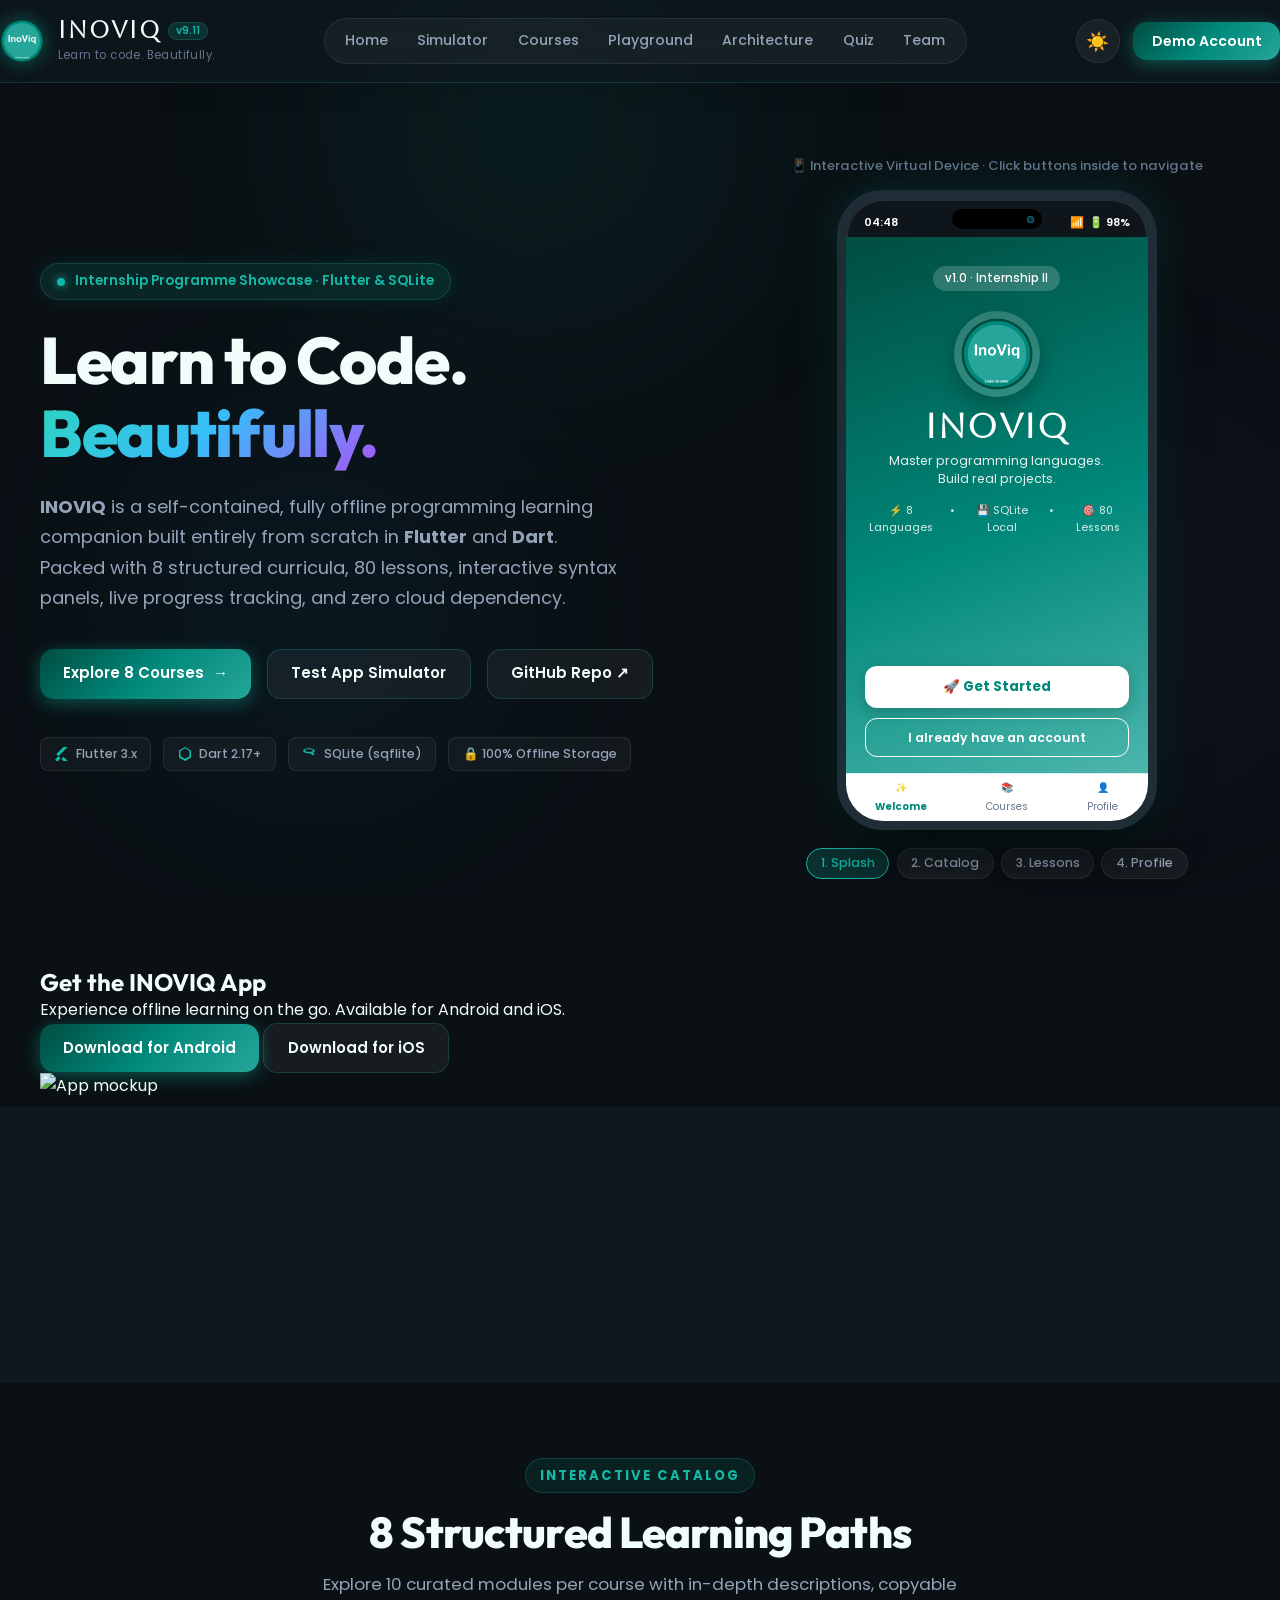
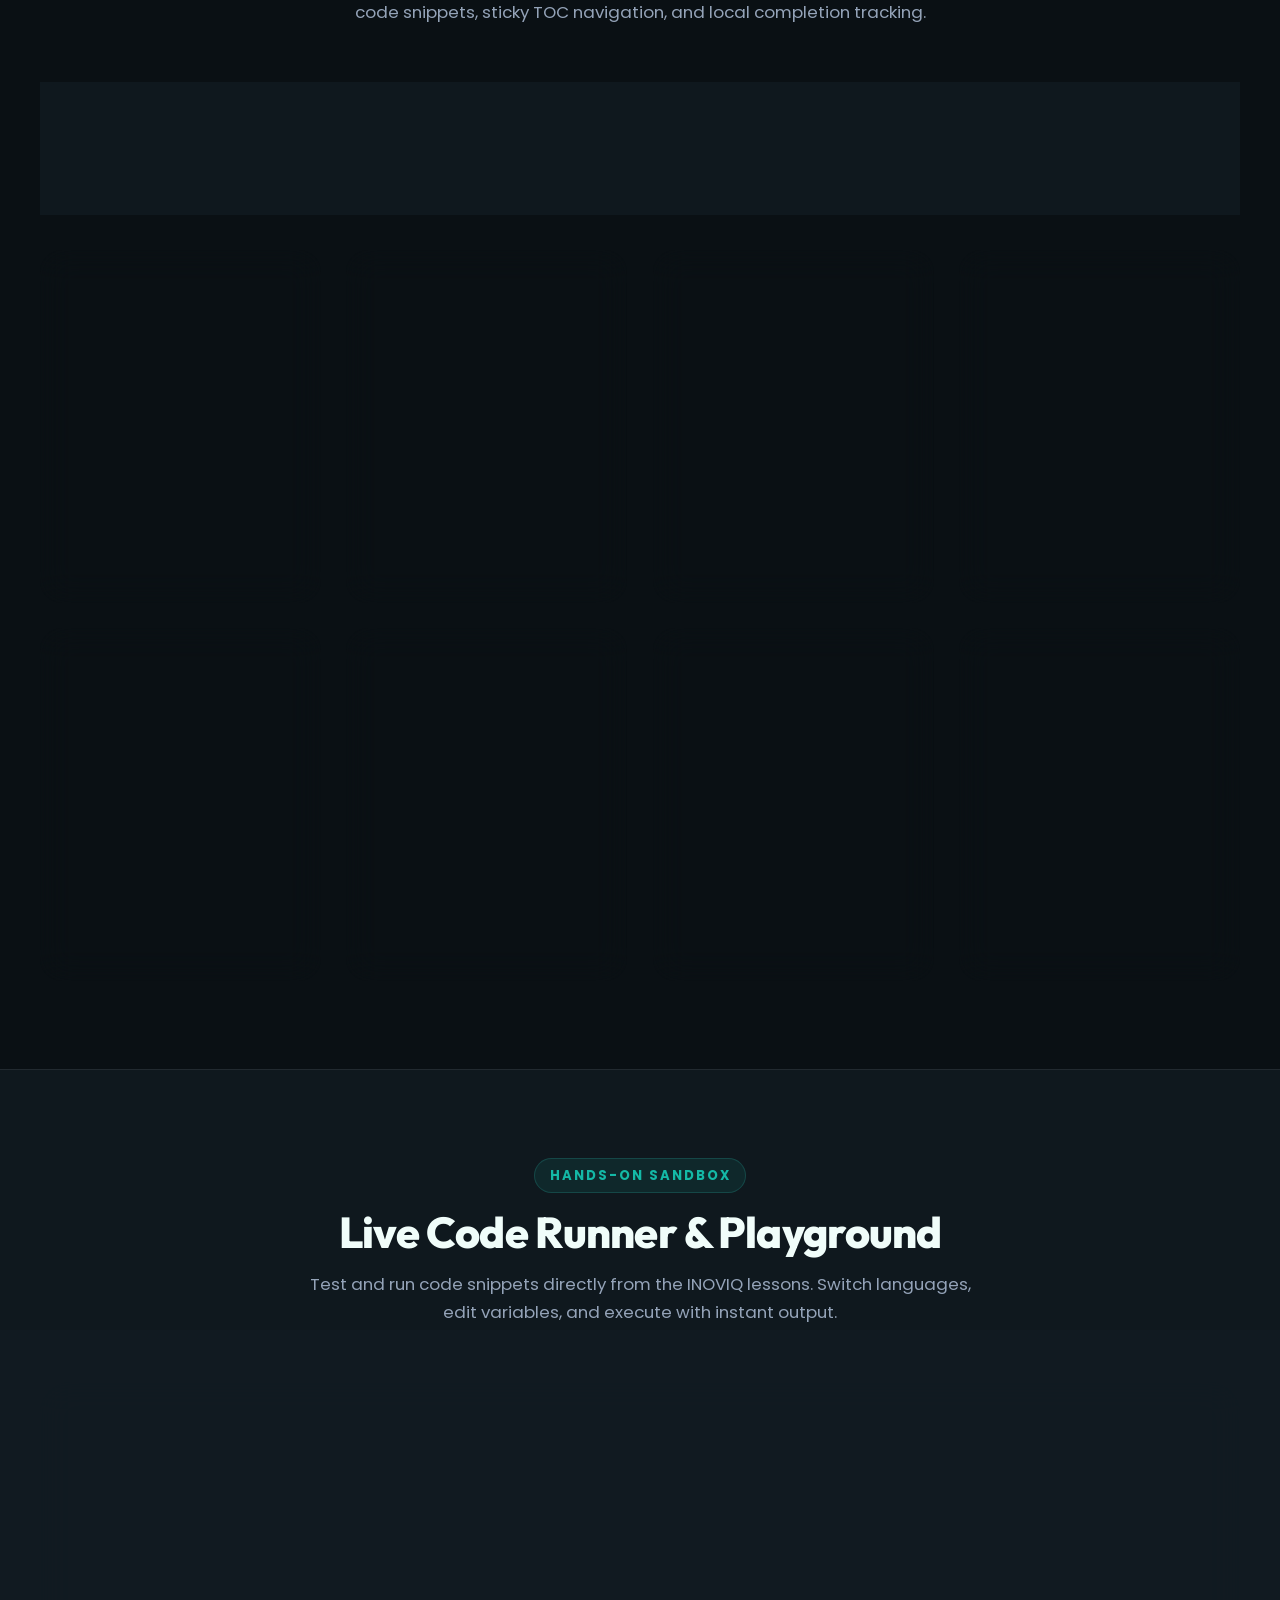
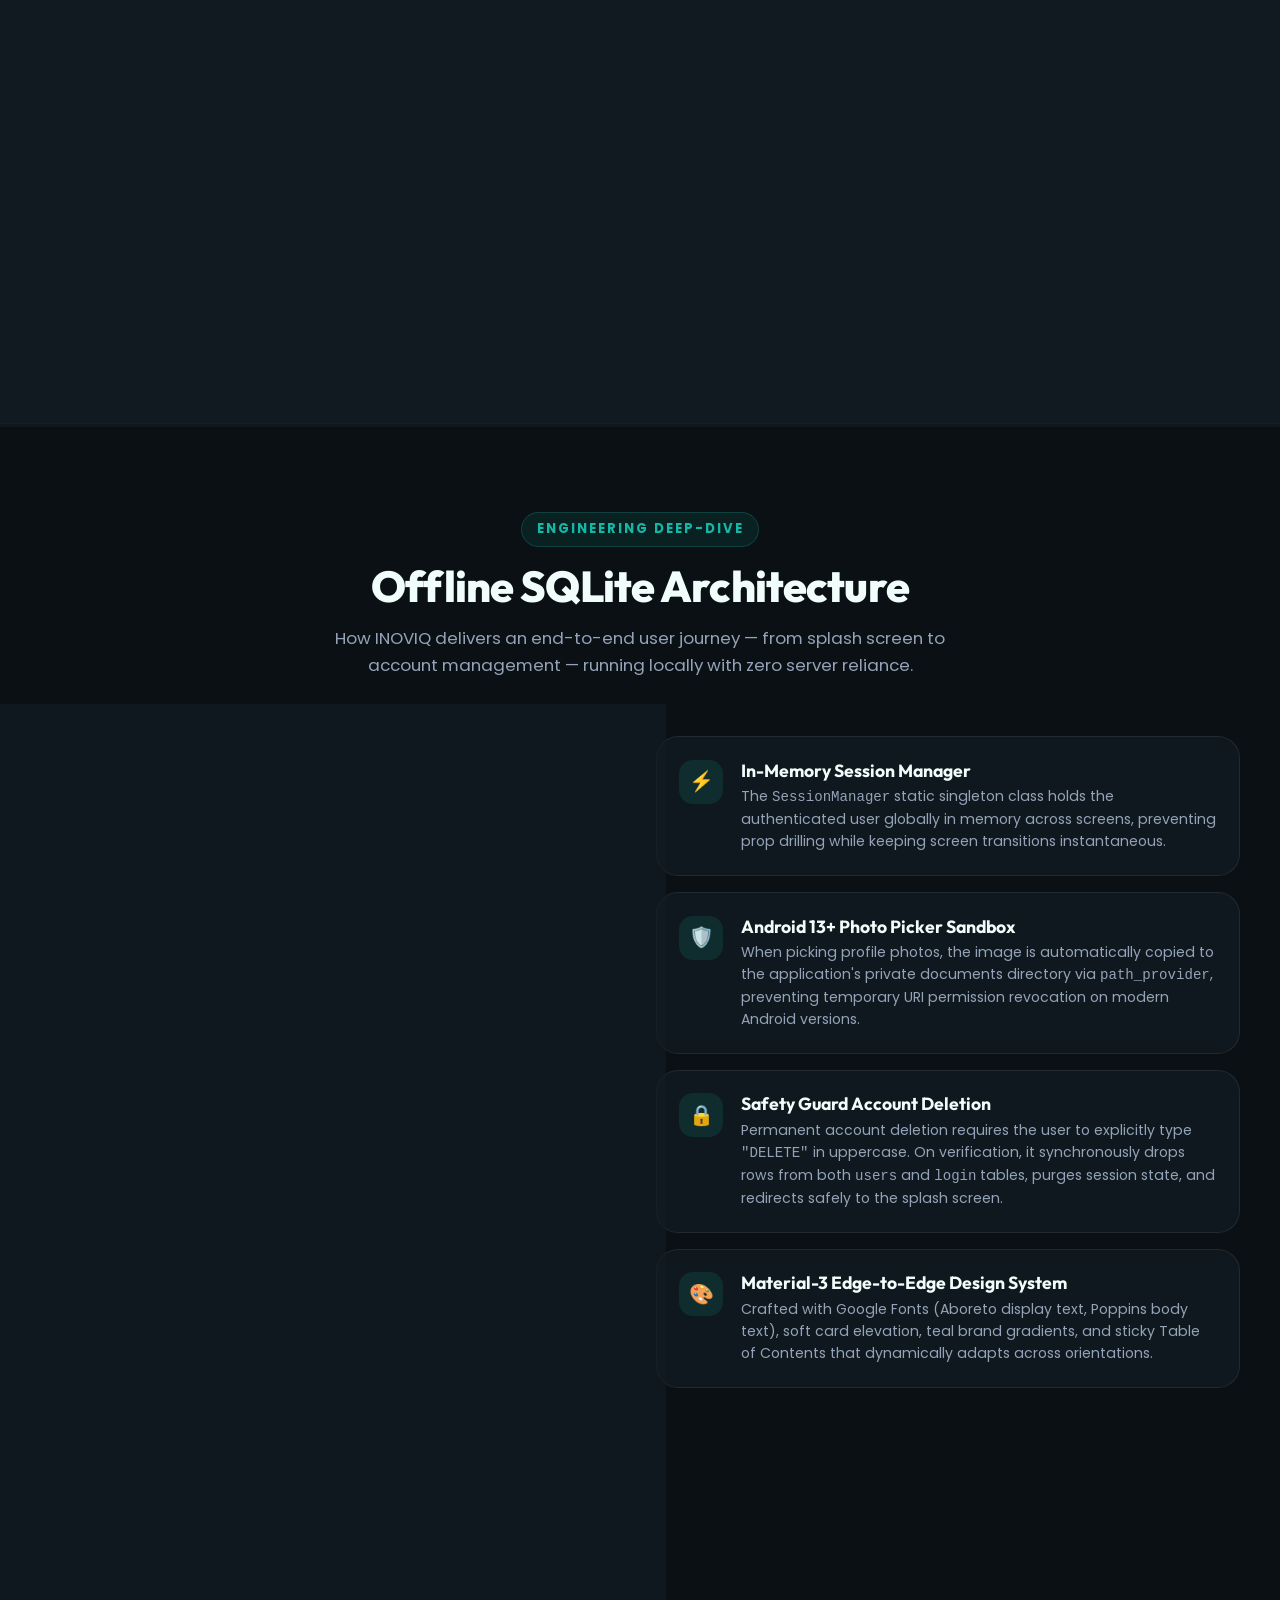
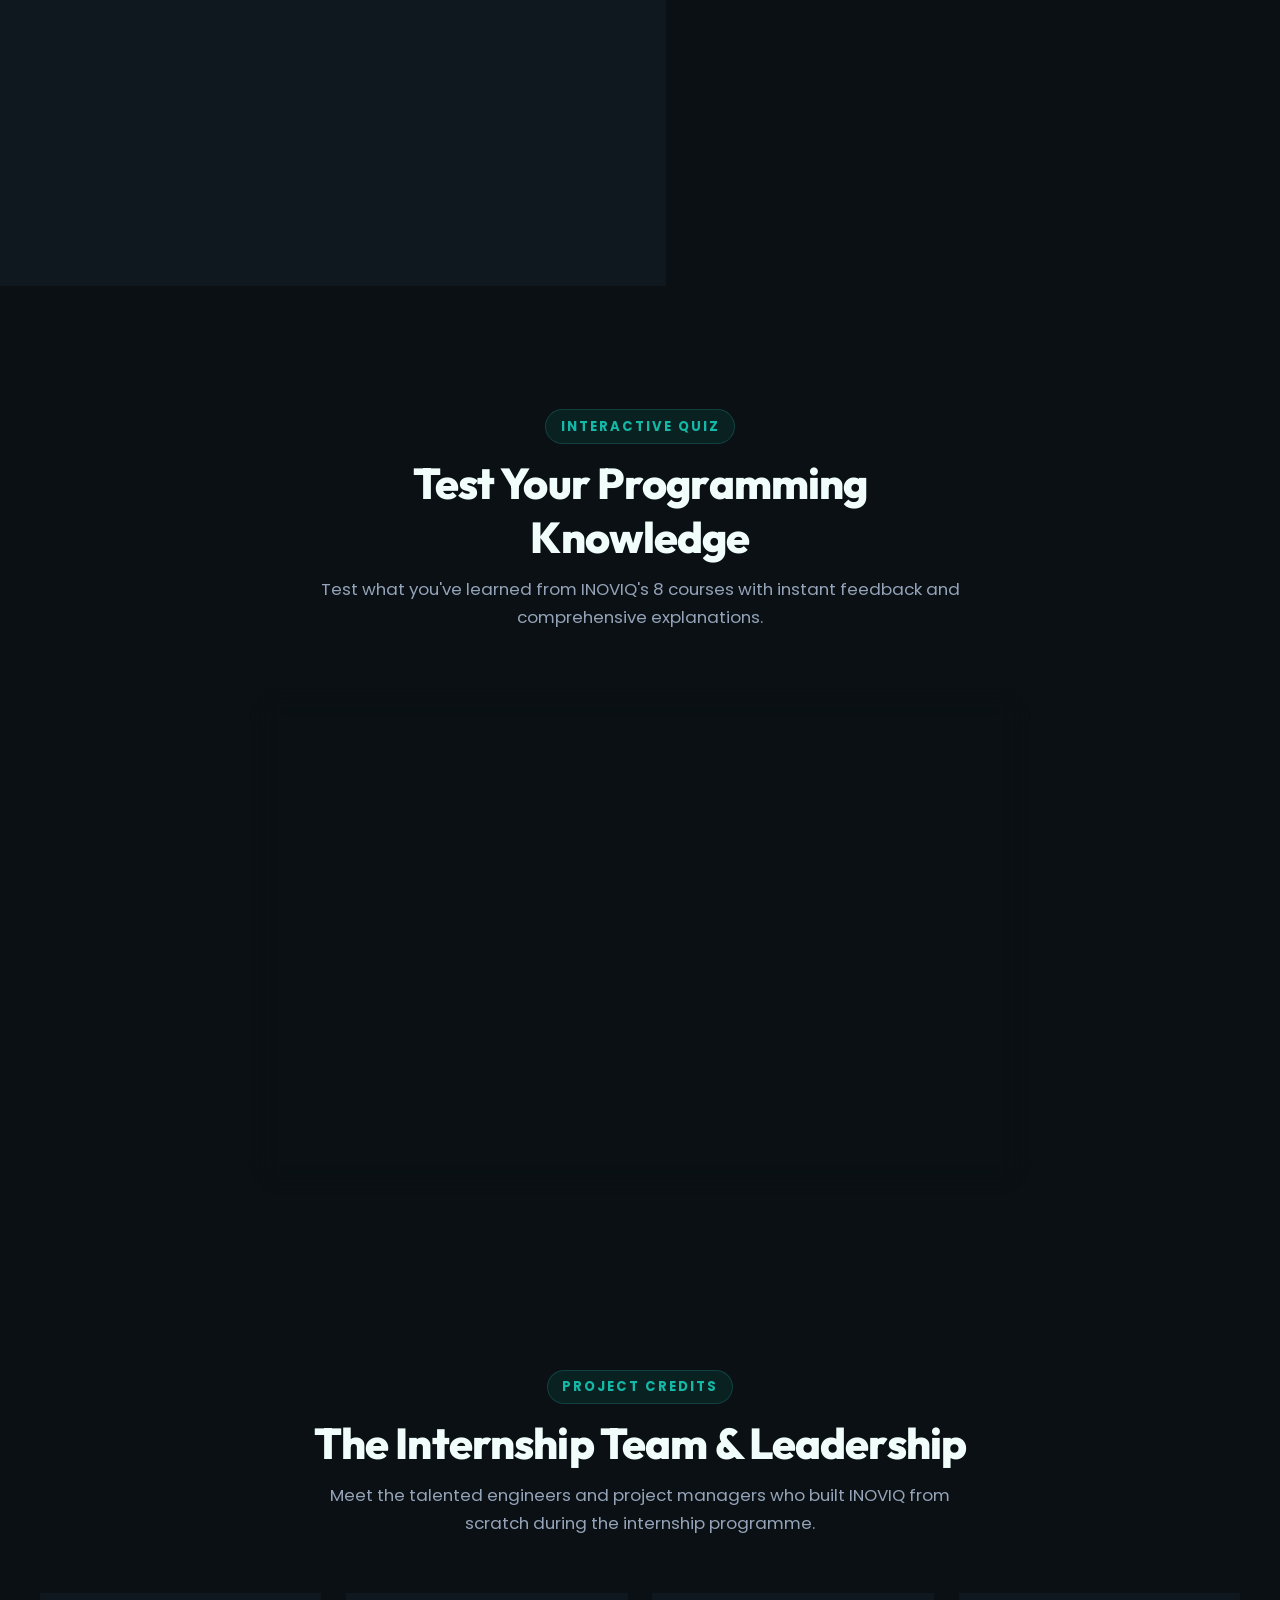
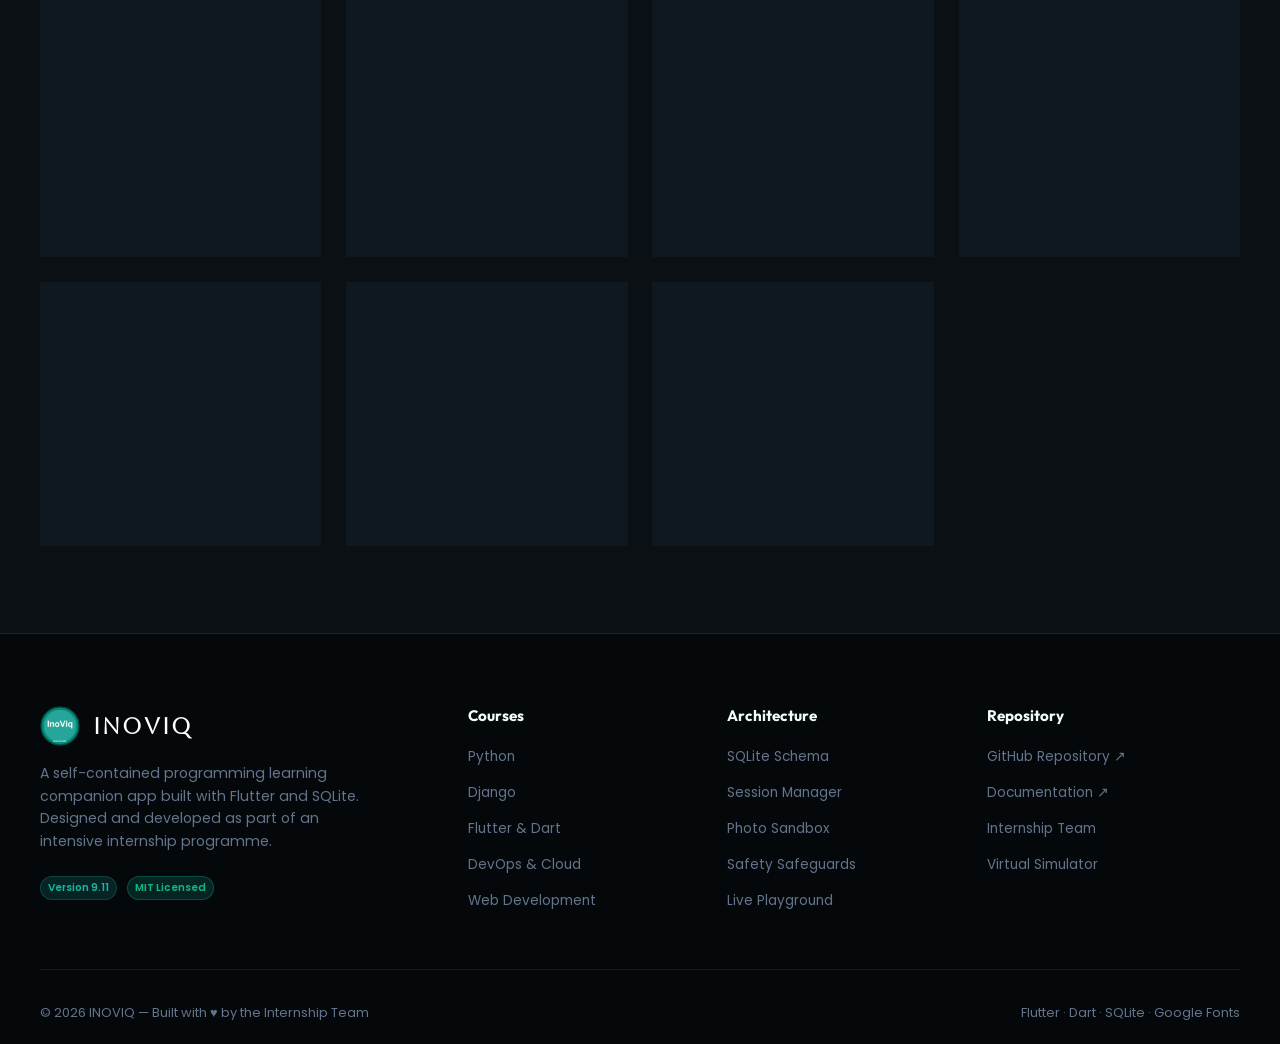
==== commit ee76d54b: "Add responsive hero section and phone mockup for mobile devices, fix index.html overflow" ====
--- a/website/index.html
+++ b/website/index.html
@@ -300,6 +300,30 @@
       </div>
     </section>
 
+<!-- ===========================================================================
+       Download Section
+       =========================================================================== -->
+<section class="download-section" id="download">
+  <div class="container download-grid">
+    <div class="download-content">
+      <h2 class="download-title">Get the INOVIQ App</h2>
+      <p class="download-desc">Experience offline learning on the go. Available for Android and iOS.</p>
+      <div class="download-buttons">
+        <a href="https://example.com/android.apk" class="download-btn btn-primary" target="_blank" rel="noopener noreferrer">
+          <span>Download for Android</span>
+        </a>
+        <a href="https://example.com/ios" class="download-btn btn-secondary" target="_blank" rel="noopener noreferrer">
+          <span>Download for iOS</span>
+        </a>
+      </div>
+    </div>
+    <div class="download-mockup">
+      <img src="assets/images/app_mockup.png" alt="App mockup" class="download-mockup-img" />
+    </div>
+  </div>
+</section>
+
+
     <!-- ==========================================================================
          Key Metrics & Highlights
          ========================================================================== -->
